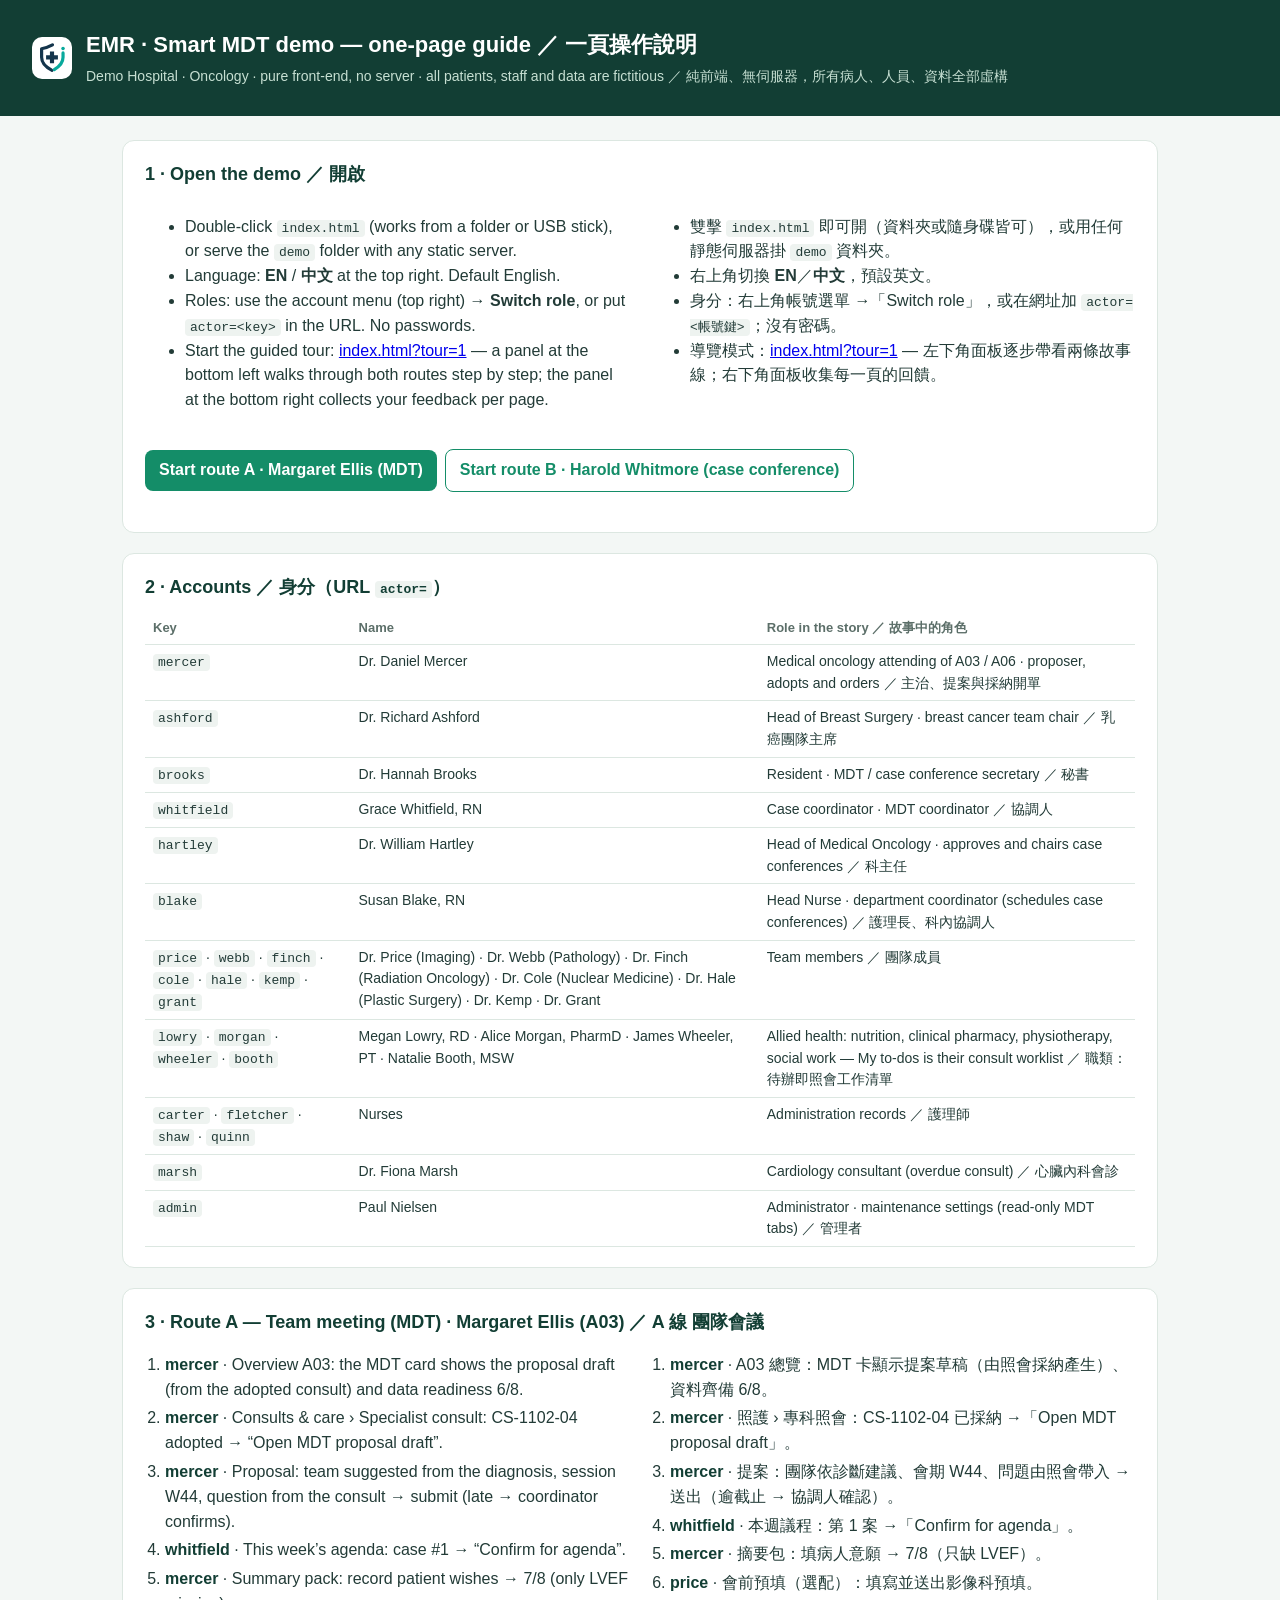
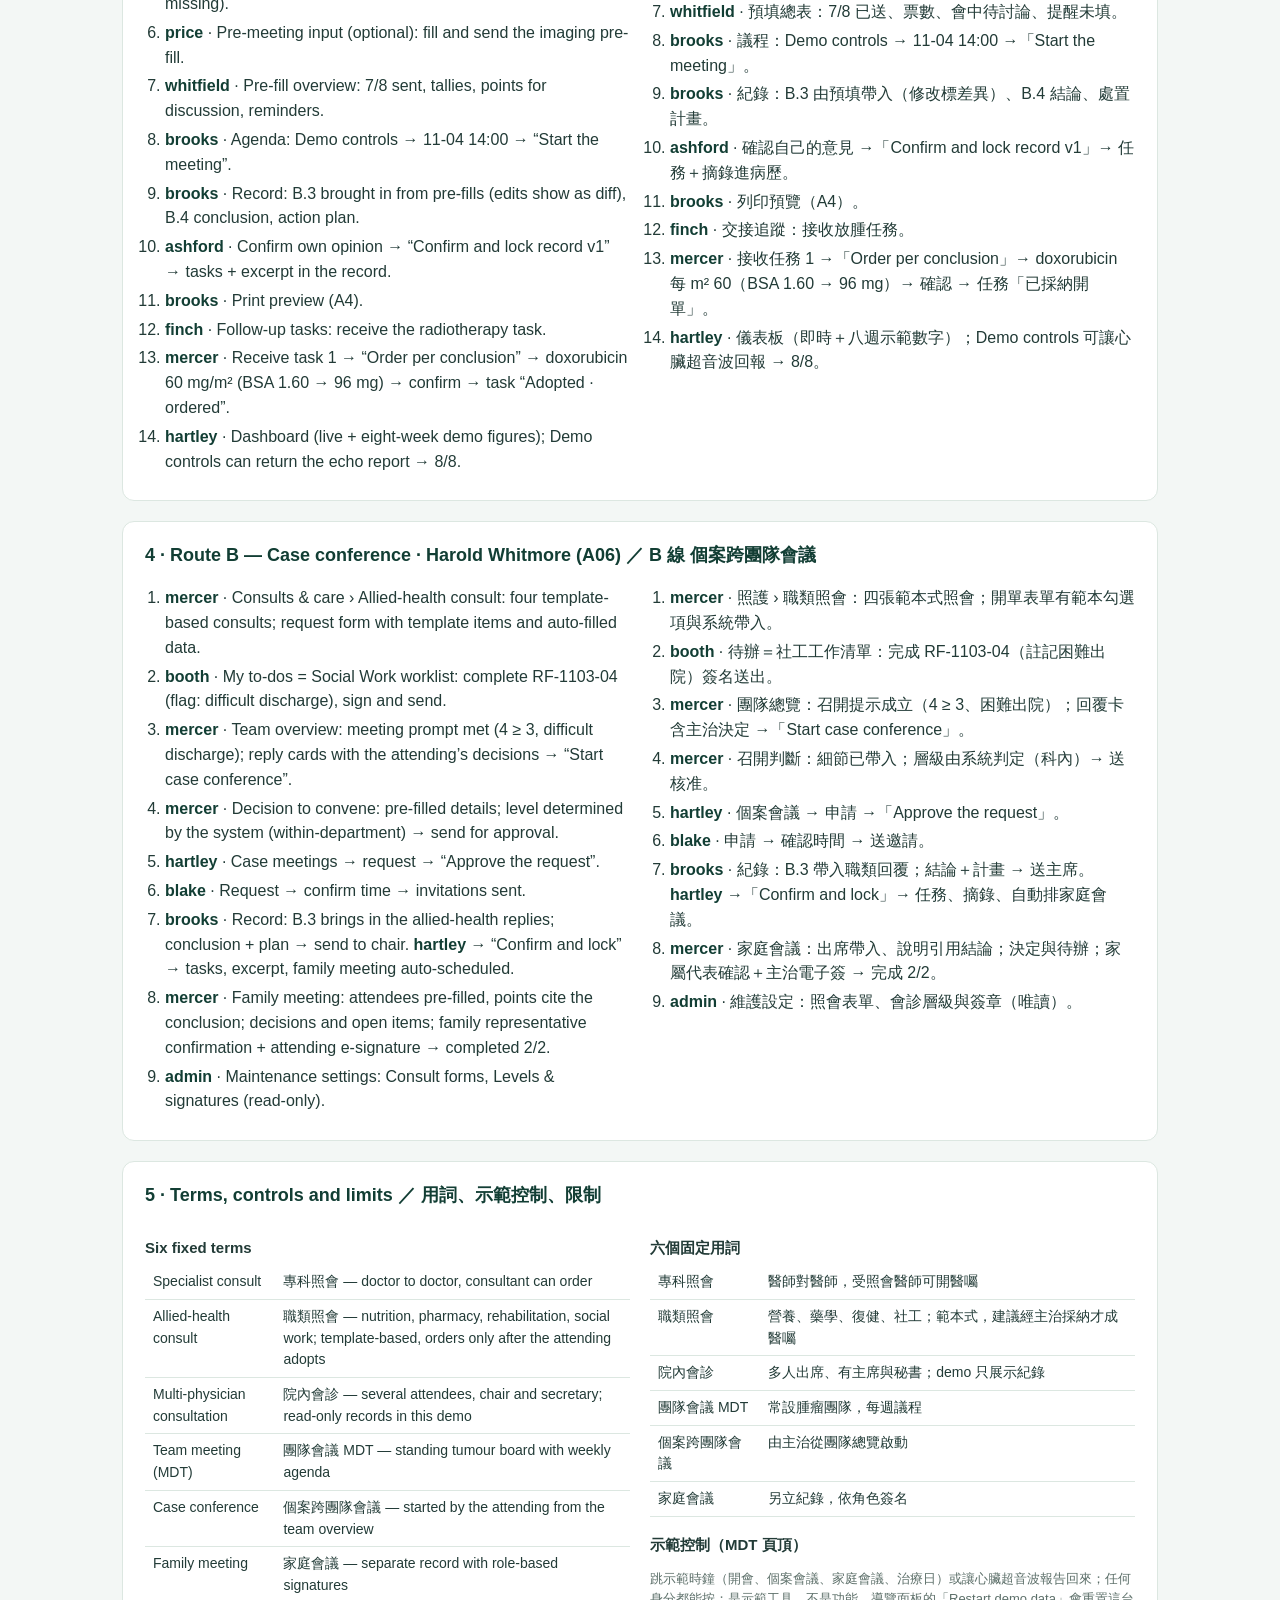
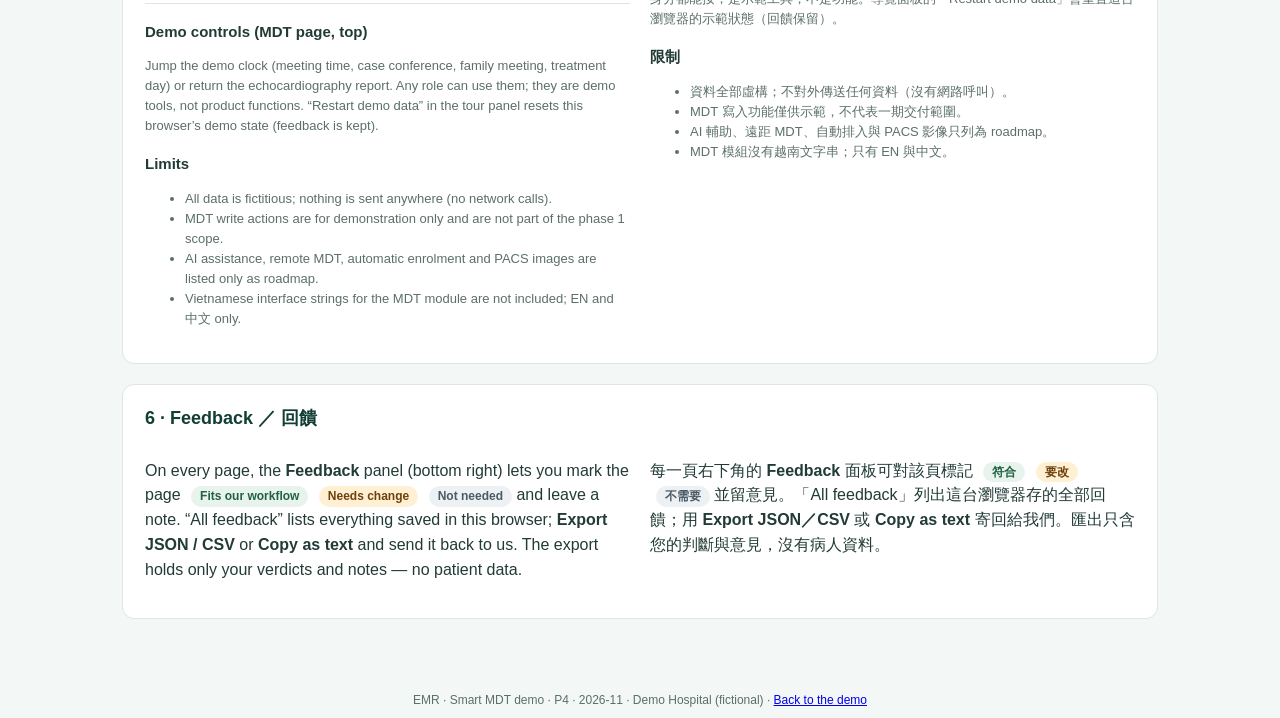
==== guide.html @ cfd9fbd7 "EMR · Smart MDT demo P4 (static, GitHub Pages)" ====
<!doctype html>
<html lang="en"><head><meta charset="utf-8"><meta name="robots" content="noindex,nofollow"><meta name="viewport" content="width=device-width,initial-scale=1">
<meta http-equiv="Content-Security-Policy" content="default-src 'self'; script-src 'none'; style-src 'self' 'unsafe-inline'; img-src 'self' data:; connect-src 'none'; object-src 'none'; base-uri 'none'; form-action 'none'">
<title>EMR · Smart MDT demo · one-page guide</title><link rel="icon" href="assets/icon.png">
<style>
:root{--brand:#148d68;--ink:#123e34;--text:#223b37;--muted:#5c6f69;--line:#dce7e1;--bg:#f3f7f5;--lime:#94c83d;--blue:#007eaa}
*{box-sizing:border-box}body{margin:0;font-family:'Segoe UI',-apple-system,BlinkMacSystemFont,'Noto Sans TC','Microsoft JhengHei',sans-serif;color:var(--text);background:var(--bg);line-height:1.55}
header.top{background:var(--ink);color:#fff;padding:28px 32px}header.top .lockup{display:flex;align-items:center;gap:14px}header.top img{width:40px;height:42px;background:#fff;border-radius:10px;padding:4px}
header.top h1{margin:0;font-size:22px}header.top p{margin:4px 0 0;color:#c6dfd2;font-size:14px}
main{max-width:1100px;margin:0 auto;padding:24px 32px 60px;display:grid;gap:20px}
section{background:#fff;border:1px solid var(--line);border-radius:12px;padding:20px 22px}h2{margin:0 0 10px;font-size:18px;color:var(--ink)}h3{margin:16px 0 6px;font-size:15px}
.two{display:grid;grid-template-columns:1fr 1fr;gap:20px}@media(max-width:900px){.two{grid-template-columns:1fr}main{padding:16px}}
table{width:100%;border-collapse:collapse;font-size:14px}th,td{text-align:left;padding:6px 8px;border-bottom:1px solid var(--line);vertical-align:top}th{color:var(--muted);font-weight:600;font-size:13px}
code,kbd{background:#eef3f0;border-radius:4px;padding:1px 5px;font-size:13px}
.pill{display:inline-block;border-radius:999px;padding:1px 9px;font-size:12px;font-weight:700;background:#e7f3ec;color:#206143;margin-left:6px}
.pill.warn{background:#fff0d4;color:#70400b}.pill.muted{background:#eef1f4;color:#4a5b66}
ol.steps{padding-left:20px;margin:6px 0}ol.steps li{margin:4px 0}ol.steps b{color:var(--ink)}
a.button{display:inline-block;background:var(--brand);color:#fff;text-decoration:none;border-radius:8px;padding:8px 14px;font-weight:600;margin:4px 8px 4px 0}a.button.secondary{background:#fff;color:var(--brand);border:1px solid var(--brand)}
.zh{color:var(--text)}.note{color:var(--muted);font-size:13px}
footer{color:var(--muted);font-size:12px;text-align:center;padding:12px}
</style></head><body>
<header class="top"><div class="lockup"><img src="assets/brand-icon.svg" alt=""><div><h1>EMR · Smart MDT demo — one-page guide ／ 一頁操作說明</h1><p>Demo Hospital · Oncology · pure front-end, no server · all patients, staff and data are fictitious ／ 純前端、無伺服器，所有病人、人員、資料全部虛構</p></div></div></header>
<main>
<section><h2>1 · Open the demo ／ 開啟</h2>
<div class="two"><div><ul><li>Double-click <code>index.html</code> (works from a folder or USB stick), or serve the <code>demo</code> folder with any static server.</li><li>Language: <b>EN</b> / <b>中文</b> at the top right. Default English.</li><li>Roles: use the account menu (top right) → <b>Switch role</b>, or put <code>actor=&lt;key&gt;</code> in the URL. No passwords.</li><li>Start the guided tour: <a href="index.html?tour=1#view=overview&p=P03&actor=mercer">index.html?tour=1</a> — a panel at the bottom left walks through both routes step by step; the panel at the bottom right collects your feedback per page.</li></ul></div>
<div class="zh"><ul><li>雙擊 <code>index.html</code> 即可開（資料夾或隨身碟皆可），或用任何靜態伺服器掛 <code>demo</code> 資料夾。</li><li>右上角切換 <b>EN</b>／<b>中文</b>，預設英文。</li><li>身分：右上角帳號選單 →「Switch role」，或在網址加 <code>actor=&lt;帳號鍵&gt;</code>；沒有密碼。</li><li>導覽模式：<a href="index.html?tour=1#view=overview&p=P03&actor=mercer">index.html?tour=1</a> — 左下角面板逐步帶看兩條故事線；右下角面板收集每一頁的回饋。</li></ul></div></div>
<p><a class="button" href="index.html?tour=1#view=overview&p=P03&actor=mercer">Start route A · Margaret Ellis (MDT)</a><a class="button secondary" href="index.html?tour=1#view=notes&careWork=team&p=P06&actor=mercer">Start route B · Harold Whitmore (case conference)</a></p></section>

<section><h2>2 · Accounts ／ 身分（URL <code>actor=</code>）</h2>
<table><thead><tr><th>Key</th><th>Name</th><th>Role in the story ／ 故事中的角色</th></tr></thead><tbody>
<tr><td><code>mercer</code></td><td>Dr. Daniel Mercer</td><td>Medical oncology attending of A03 / A06 · proposer, adopts and orders ／ 主治、提案與採納開單</td></tr>
<tr><td><code>ashford</code></td><td>Dr. Richard Ashford</td><td>Head of Breast Surgery · breast cancer team chair ／ 乳癌團隊主席</td></tr>
<tr><td><code>brooks</code></td><td>Dr. Hannah Brooks</td><td>Resident · MDT / case conference secretary ／ 秘書</td></tr>
<tr><td><code>whitfield</code></td><td>Grace Whitfield, RN</td><td>Case coordinator · MDT coordinator ／ 協調人</td></tr>
<tr><td><code>hartley</code></td><td>Dr. William Hartley</td><td>Head of Medical Oncology · approves and chairs case conferences ／ 科主任</td></tr>
<tr><td><code>blake</code></td><td>Susan Blake, RN</td><td>Head Nurse · department coordinator (schedules case conferences) ／ 護理長、科內協調人</td></tr>
<tr><td><code>price</code> · <code>webb</code> · <code>finch</code> · <code>cole</code> · <code>hale</code> · <code>kemp</code> · <code>grant</code></td><td>Dr. Price (Imaging) · Dr. Webb (Pathology) · Dr. Finch (Radiation Oncology) · Dr. Cole (Nuclear Medicine) · Dr. Hale (Plastic Surgery) · Dr. Kemp · Dr. Grant</td><td>Team members ／ 團隊成員</td></tr>
<tr><td><code>lowry</code> · <code>morgan</code> · <code>wheeler</code> · <code>booth</code></td><td>Megan Lowry, RD · Alice Morgan, PharmD · James Wheeler, PT · Natalie Booth, MSW</td><td>Allied health: nutrition, clinical pharmacy, physiotherapy, social work — My to-dos is their consult worklist ／ 職類：待辦即照會工作清單</td></tr>
<tr><td><code>carter</code> · <code>fletcher</code> · <code>shaw</code> · <code>quinn</code></td><td>Nurses</td><td>Administration records ／ 護理師</td></tr>
<tr><td><code>marsh</code></td><td>Dr. Fiona Marsh</td><td>Cardiology consultant (overdue consult) ／ 心臟內科會診</td></tr>
<tr><td><code>admin</code></td><td>Paul Nielsen</td><td>Administrator · maintenance settings (read-only MDT tabs) ／ 管理者</td></tr></tbody></table></section>

<section><h2>3 · Route A — Team meeting (MDT) · Margaret Ellis (A03) ／ A 線 團隊會議</h2>
<div class="two"><div><ol class="steps">
<li><b>mercer</b> · Overview A03: the MDT card shows the proposal draft (from the adopted consult) and data readiness 6/8.</li>
<li><b>mercer</b> · Consults &amp; care › Specialist consult: CS-1102-04 adopted → “Open MDT proposal draft”.</li>
<li><b>mercer</b> · Proposal: team suggested from the diagnosis, session W44, question from the consult → submit (late → coordinator confirms).</li>
<li><b>whitfield</b> · This week’s agenda: case #1 → “Confirm for agenda”.</li>
<li><b>mercer</b> · Summary pack: record patient wishes → 7/8 (only LVEF missing).</li>
<li><b>price</b> · Pre-meeting input (optional): fill and send the imaging pre-fill.</li>
<li><b>whitfield</b> · Pre-fill overview: 7/8 sent, tallies, points for discussion, reminders.</li>
<li><b>brooks</b> · Agenda: Demo controls → 11-04 14:00 → “Start the meeting”.</li>
<li><b>brooks</b> · Record: B.3 brought in from pre-fills (edits show as diff), B.4 conclusion, action plan.</li>
<li><b>ashford</b> · Confirm own opinion → “Confirm and lock record v1” → tasks + excerpt in the record.</li>
<li><b>brooks</b> · Print preview (A4).</li>
<li><b>finch</b> · Follow-up tasks: receive the radiotherapy task.</li>
<li><b>mercer</b> · Receive task 1 → “Order per conclusion” → doxorubicin 60 mg/m² (BSA 1.60 → 96 mg) → confirm → task “Adopted · ordered”.</li>
<li><b>hartley</b> · Dashboard (live + eight-week demo figures); Demo controls can return the echo report → 8/8.</li></ol></div>
<div class="zh"><ol class="steps">
<li><b>mercer</b> · A03 總覽：MDT 卡顯示提案草稿（由照會採納產生）、資料齊備 6/8。</li>
<li><b>mercer</b> · 照護 › 專科照會：CS-1102-04 已採納 →「Open MDT proposal draft」。</li>
<li><b>mercer</b> · 提案：團隊依診斷建議、會期 W44、問題由照會帶入 → 送出（逾截止 → 協調人確認）。</li>
<li><b>whitfield</b> · 本週議程：第 1 案 →「Confirm for agenda」。</li>
<li><b>mercer</b> · 摘要包：填病人意願 → 7/8（只缺 LVEF）。</li>
<li><b>price</b> · 會前預填（選配）：填寫並送出影像科預填。</li>
<li><b>whitfield</b> · 預填總表：7/8 已送、票數、會中待討論、提醒未填。</li>
<li><b>brooks</b> · 議程：Demo controls → 11-04 14:00 →「Start the meeting」。</li>
<li><b>brooks</b> · 紀錄：B.3 由預填帶入（修改標差異）、B.4 結論、處置計畫。</li>
<li><b>ashford</b> · 確認自己的意見 →「Confirm and lock record v1」→ 任務＋摘錄進病歷。</li>
<li><b>brooks</b> · 列印預覽（A4）。</li>
<li><b>finch</b> · 交接追蹤：接收放腫任務。</li>
<li><b>mercer</b> · 接收任務 1 →「Order per conclusion」→ doxorubicin 每 m² 60（BSA 1.60 → 96 mg）→ 確認 → 任務「已採納開單」。</li>
<li><b>hartley</b> · 儀表板（即時＋八週示範數字）；Demo controls 可讓心臟超音波回報 → 8/8。</li></ol></div></div></section>

<section><h2>4 · Route B — Case conference · Harold Whitmore (A06) ／ B 線 個案跨團隊會議</h2>
<div class="two"><div><ol class="steps">
<li><b>mercer</b> · Consults &amp; care › Allied-health consult: four template-based consults; request form with template items and auto-filled data.</li>
<li><b>booth</b> · My to-dos = Social Work worklist: complete RF-1103-04 (flag: difficult discharge), sign and send.</li>
<li><b>mercer</b> · Team overview: meeting prompt met (4 ≥ 3, difficult discharge); reply cards with the attending’s decisions → “Start case conference”.</li>
<li><b>mercer</b> · Decision to convene: pre-filled details; level determined by the system (within-department) → send for approval.</li>
<li><b>hartley</b> · Case meetings → request → “Approve the request”.</li>
<li><b>blake</b> · Request → confirm time → invitations sent.</li>
<li><b>brooks</b> · Record: B.3 brings in the allied-health replies; conclusion + plan → send to chair. <b>hartley</b> → “Confirm and lock” → tasks, excerpt, family meeting auto-scheduled.</li>
<li><b>mercer</b> · Family meeting: attendees pre-filled, points cite the conclusion; decisions and open items; family representative confirmation + attending e-signature → completed 2/2.</li>
<li><b>admin</b> · Maintenance settings: Consult forms, Levels &amp; signatures (read-only).</li></ol></div>
<div class="zh"><ol class="steps">
<li><b>mercer</b> · 照護 › 職類照會：四張範本式照會；開單表單有範本勾選項與系統帶入。</li>
<li><b>booth</b> · 待辦＝社工工作清單：完成 RF-1103-04（註記困難出院）簽名送出。</li>
<li><b>mercer</b> · 團隊總覽：召開提示成立（4 ≥ 3、困難出院）；回覆卡含主治決定 →「Start case conference」。</li>
<li><b>mercer</b> · 召開判斷：細節已帶入；層級由系統判定（科內）→ 送核准。</li>
<li><b>hartley</b> · 個案會議 → 申請 →「Approve the request」。</li>
<li><b>blake</b> · 申請 → 確認時間 → 送邀請。</li>
<li><b>brooks</b> · 紀錄：B.3 帶入職類回覆；結論＋計畫 → 送主席。<b>hartley</b> →「Confirm and lock」→ 任務、摘錄、自動排家庭會議。</li>
<li><b>mercer</b> · 家庭會議：出席帶入、說明引用結論；決定與待辦；家屬代表確認＋主治電子簽 → 完成 2/2。</li>
<li><b>admin</b> · 維護設定：照會表單、會診層級與簽章（唯讀）。</li></ol></div></div></section>

<section><h2>5 · Terms, controls and limits ／ 用詞、示範控制、限制</h2>
<div class="two"><div>
<h3>Six fixed terms</h3><table><tbody><tr><td>Specialist consult</td><td>專科照會 — doctor to doctor, consultant can order</td></tr><tr><td>Allied-health consult</td><td>職類照會 — nutrition, pharmacy, rehabilitation, social work; template-based, orders only after the attending adopts</td></tr><tr><td>Multi-physician consultation</td><td>院內會診 — several attendees, chair and secretary; read-only records in this demo</td></tr><tr><td>Team meeting (MDT)</td><td>團隊會議 MDT — standing tumour board with weekly agenda</td></tr><tr><td>Case conference</td><td>個案跨團隊會議 — started by the attending from the team overview</td></tr><tr><td>Family meeting</td><td>家庭會議 — separate record with role-based signatures</td></tr></tbody></table>
<h3>Demo controls (MDT page, top)</h3><p class="note">Jump the demo clock (meeting time, case conference, family meeting, treatment day) or return the echocardiography report. Any role can use them; they are demo tools, not product functions. “Restart demo data” in the tour panel resets this browser’s demo state (feedback is kept).</p>
<h3>Limits</h3><ul class="note"><li>All data is fictitious; nothing is sent anywhere (no network calls).</li><li>MDT write actions are for demonstration only and are not part of the phase 1 scope.</li><li>AI assistance, remote MDT, automatic enrolment and PACS images are listed only as roadmap.</li><li>Vietnamese interface strings for the MDT module are not included; EN and 中文 only.</li></ul></div>
<div class="zh">
<h3>六個固定用詞</h3><table><tbody><tr><td>專科照會</td><td>醫師對醫師，受照會醫師可開醫囑</td></tr><tr><td>職類照會</td><td>營養、藥學、復健、社工；範本式，建議經主治採納才成醫囑</td></tr><tr><td>院內會診</td><td>多人出席、有主席與秘書；demo 只展示紀錄</td></tr><tr><td>團隊會議 MDT</td><td>常設腫瘤團隊，每週議程</td></tr><tr><td>個案跨團隊會議</td><td>由主治從團隊總覽啟動</td></tr><tr><td>家庭會議</td><td>另立紀錄，依角色簽名</td></tr></tbody></table>
<h3>示範控制（MDT 頁頂）</h3><p class="note">跳示範時鐘（開會、個案會議、家庭會議、治療日）或讓心臟超音波報告回來；任何身分都能按；是示範工具，不是功能。導覽面板的「Restart demo data」會重置這台瀏覽器的示範狀態（回饋保留）。</p>
<h3>限制</h3><ul class="note"><li>資料全部虛構；不對外傳送任何資料（沒有網路呼叫）。</li><li>MDT 寫入功能僅供示範，不代表一期交付範圍。</li><li>AI 輔助、遠距 MDT、自動排入與 PACS 影像只列為 roadmap。</li><li>MDT 模組沒有越南文字串；只有 EN 與中文。</li></ul></div></div></section>

<section><h2>6 · Feedback ／ 回饋</h2>
<div class="two"><div><p>On every page, the <b>Feedback</b> panel (bottom right) lets you mark the page <span class="pill">Fits our workflow</span> <span class="pill warn">Needs change</span> <span class="pill muted">Not needed</span> and leave a note. “All feedback” lists everything saved in this browser; <b>Export JSON / CSV</b> or <b>Copy as text</b> and send it back to us. The export holds only your verdicts and notes — no patient data.</p></div>
<div class="zh"><p>每一頁右下角的 <b>Feedback</b> 面板可對該頁標記 <span class="pill">符合</span> <span class="pill warn">要改</span> <span class="pill muted">不需要</span> 並留意見。「All feedback」列出這台瀏覽器存的全部回饋；用 <b>Export JSON／CSV</b> 或 <b>Copy as text</b> 寄回給我們。匯出只含您的判斷與意見，沒有病人資料。</p></div></div></section>
</main>
<footer>EMR · Smart MDT demo · P4 · 2026-11 · Demo Hospital (fictional) · <a href="index.html">Back to the demo</a></footer>
</body></html>
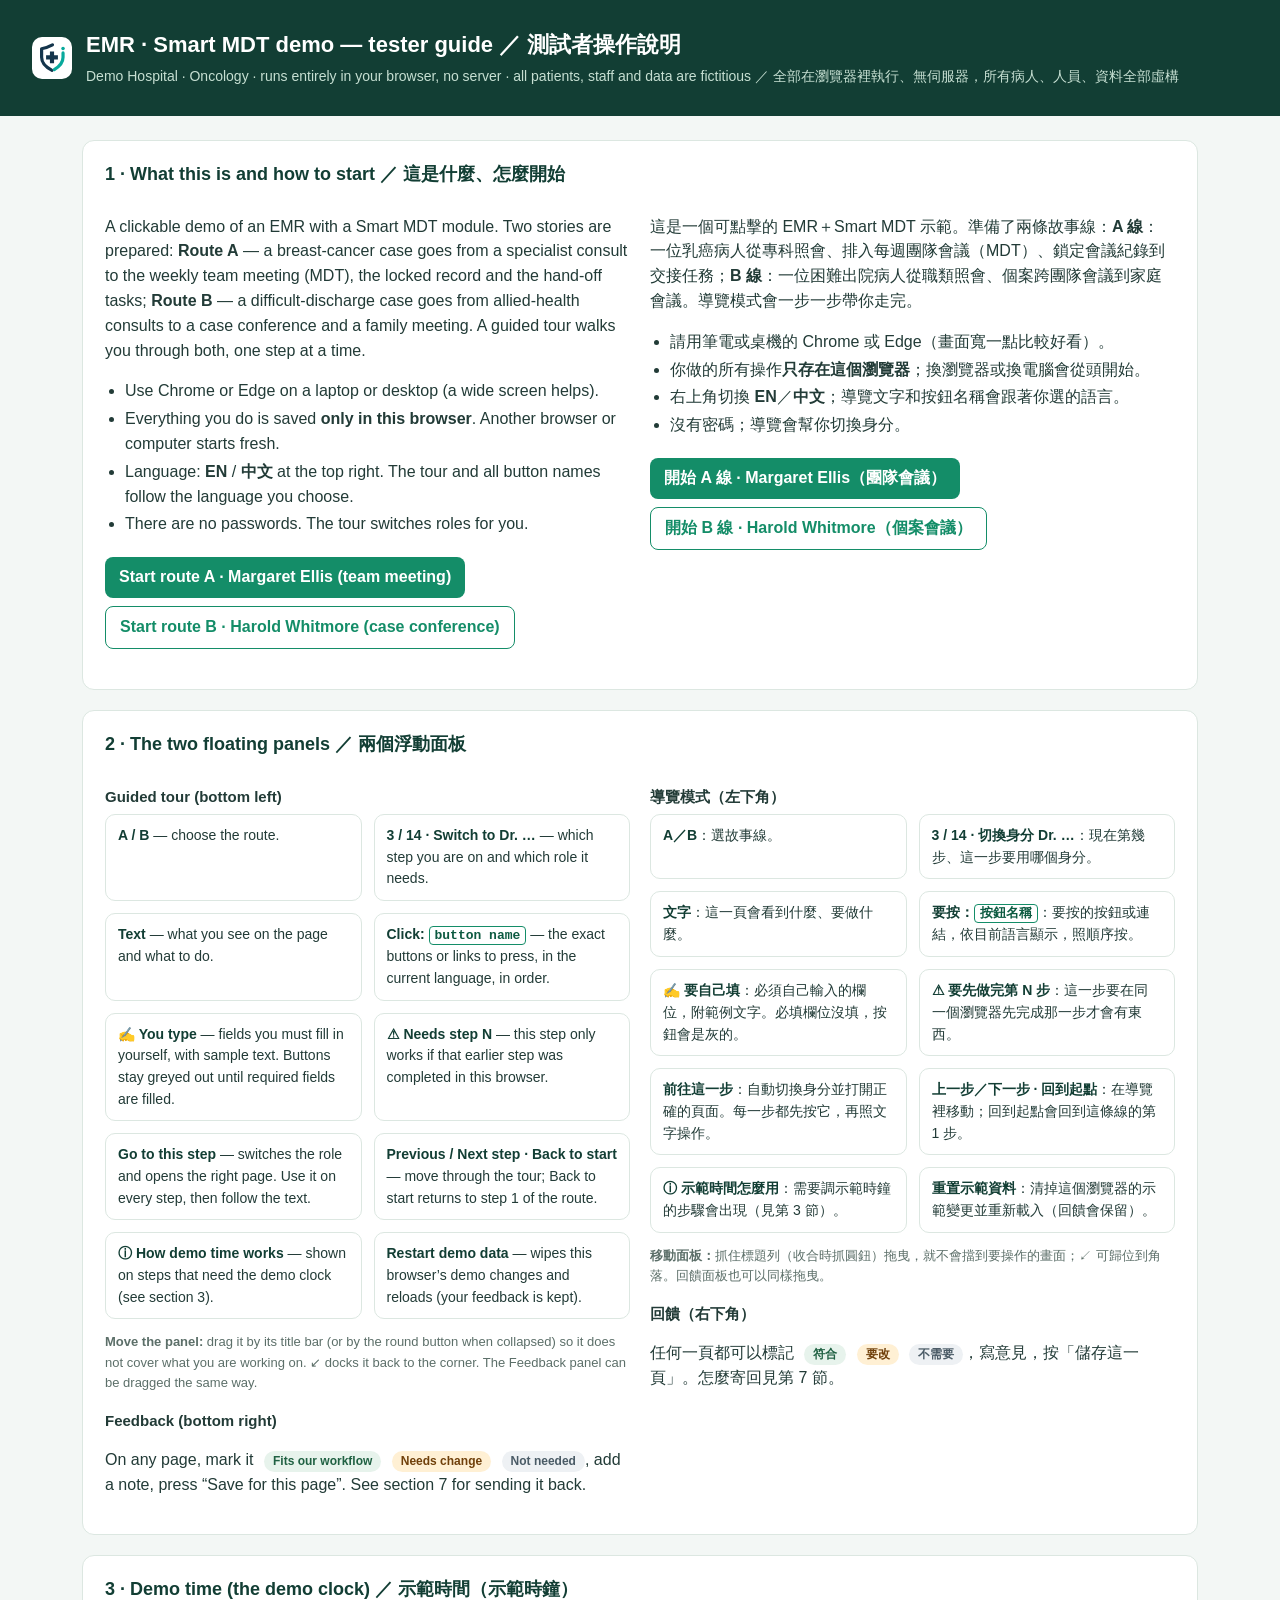
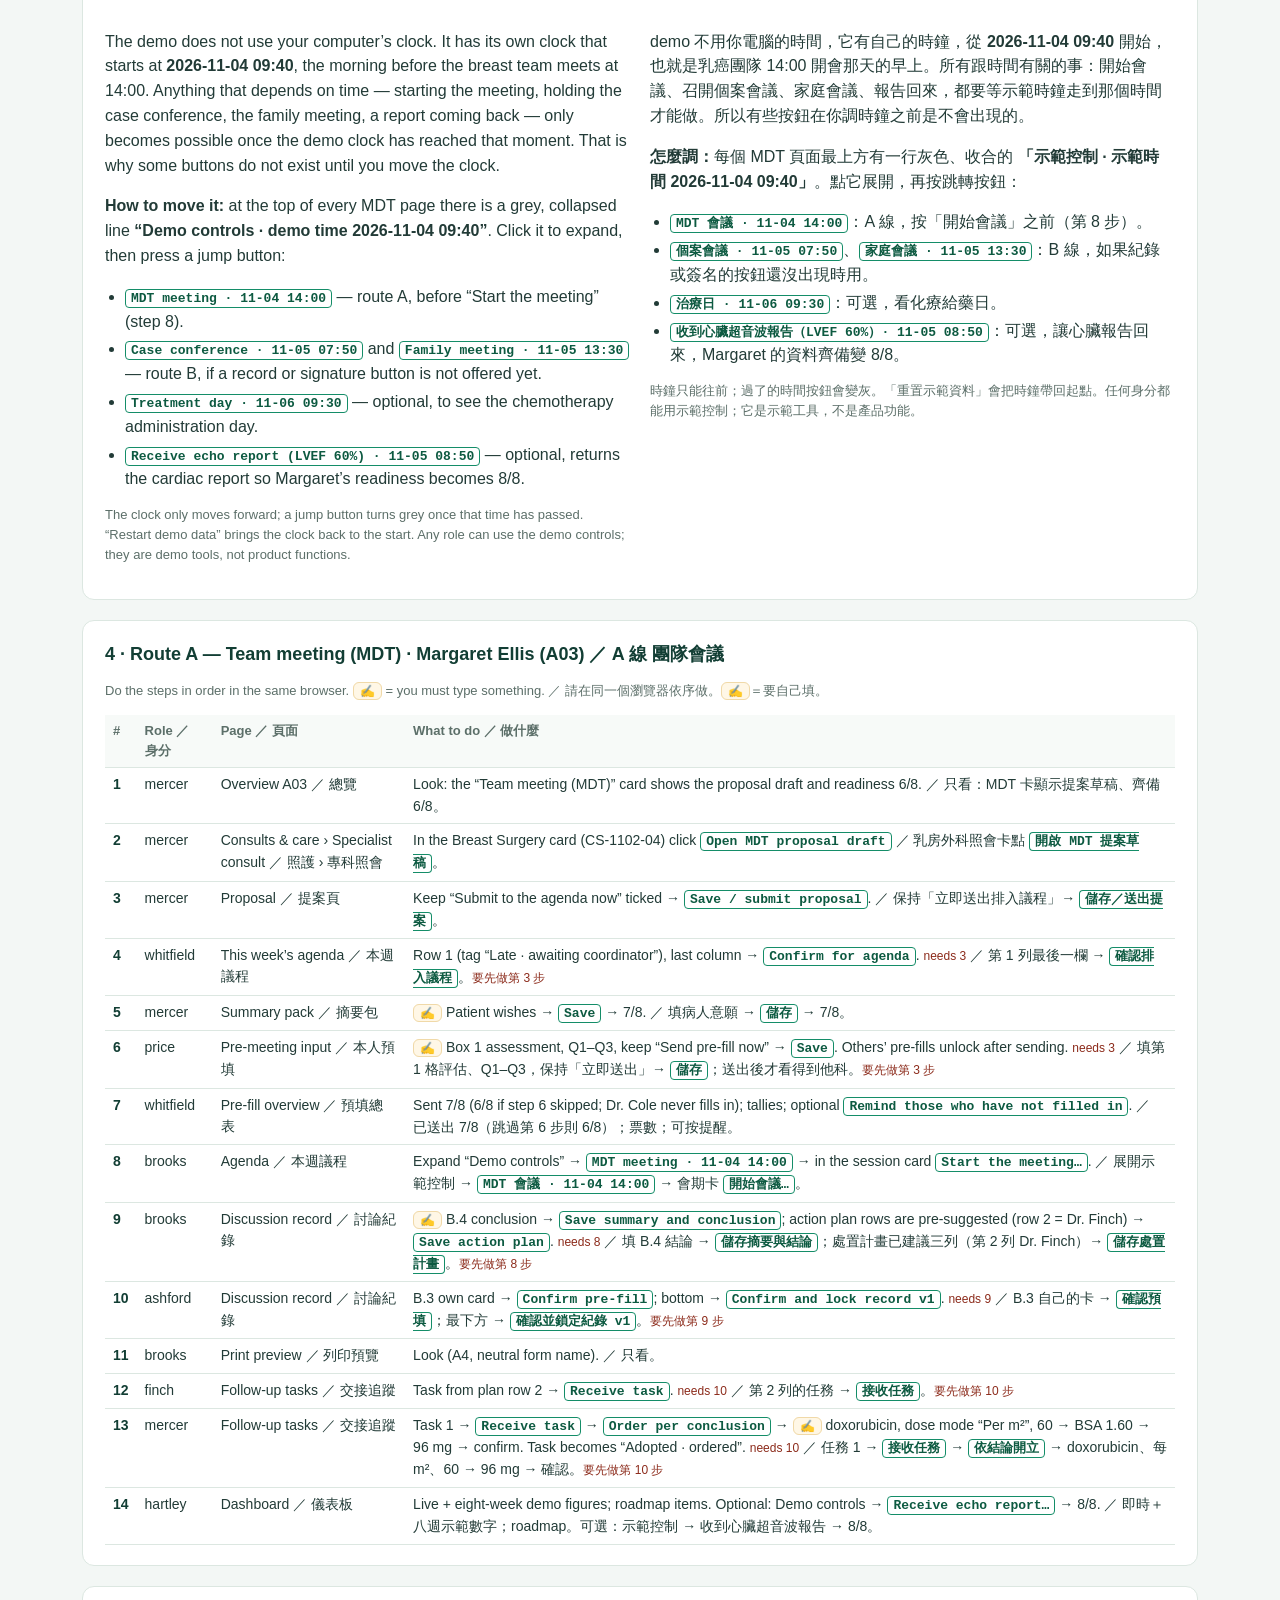
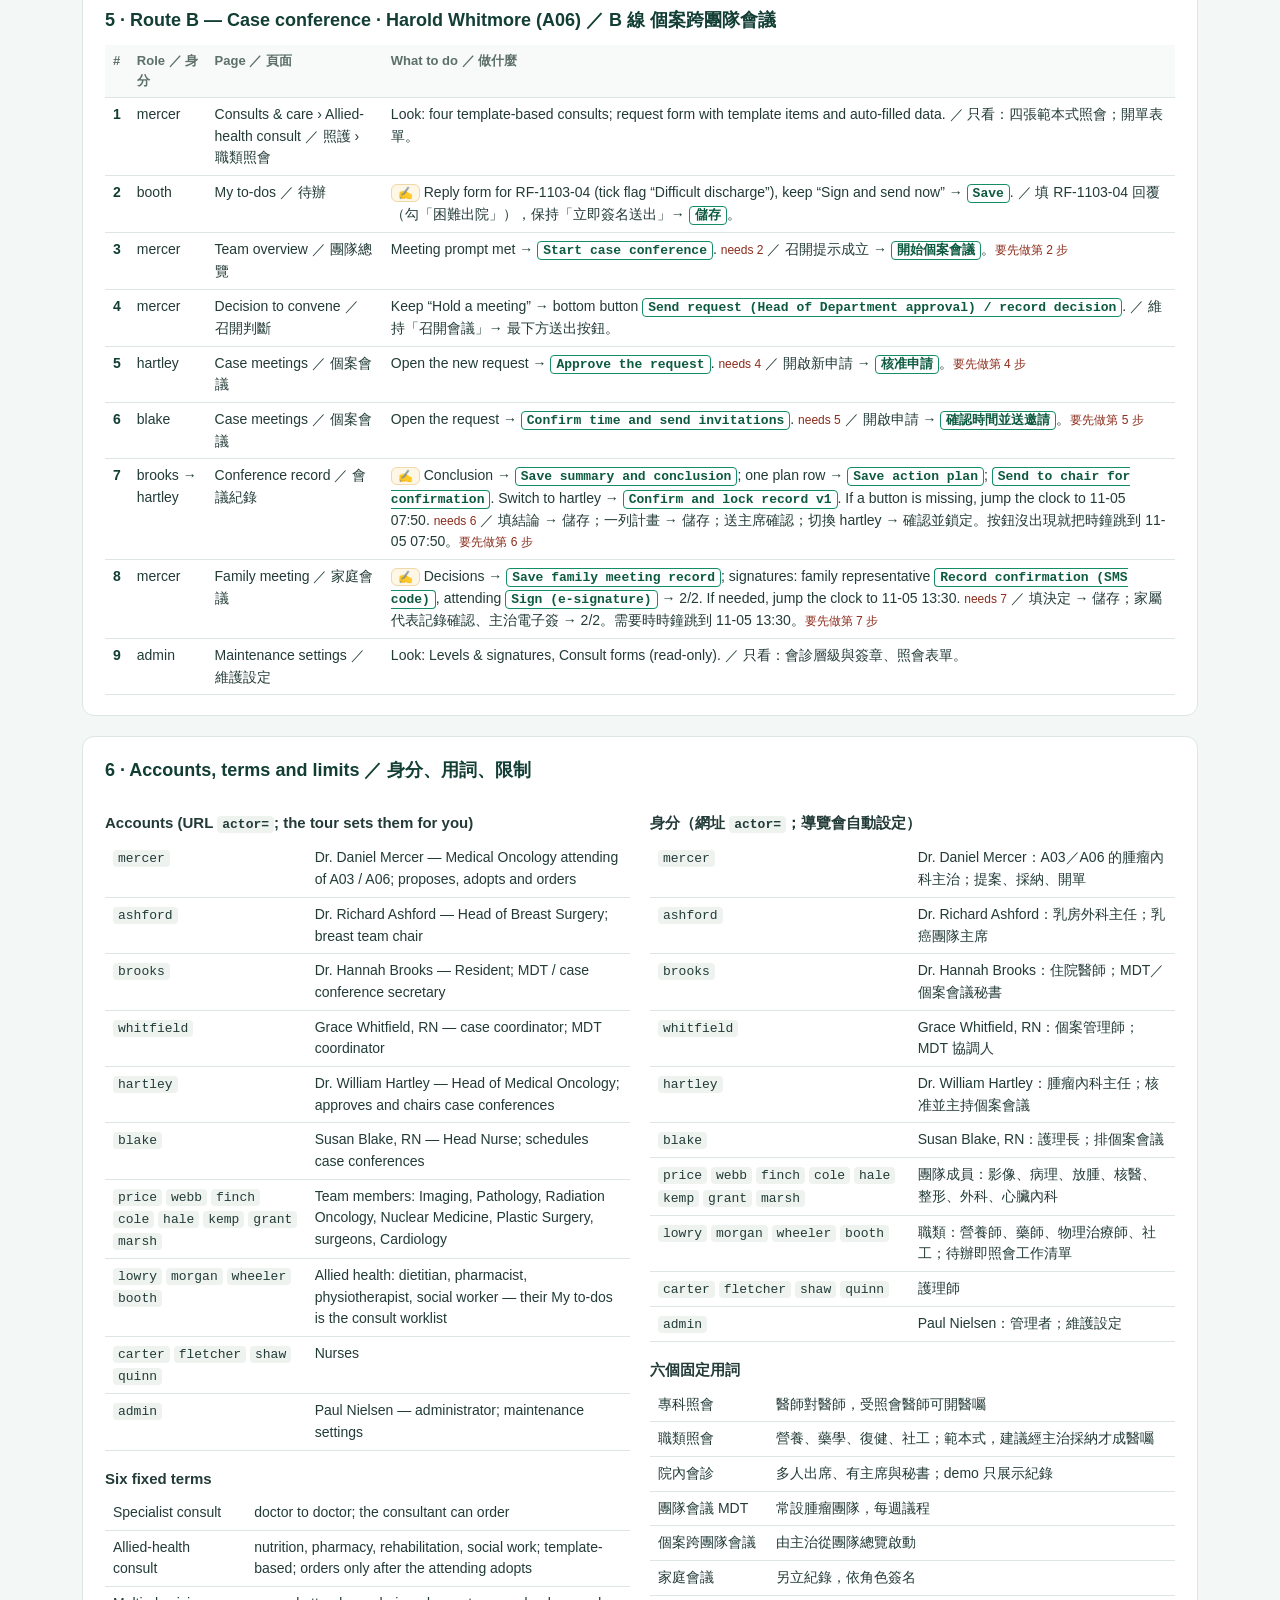
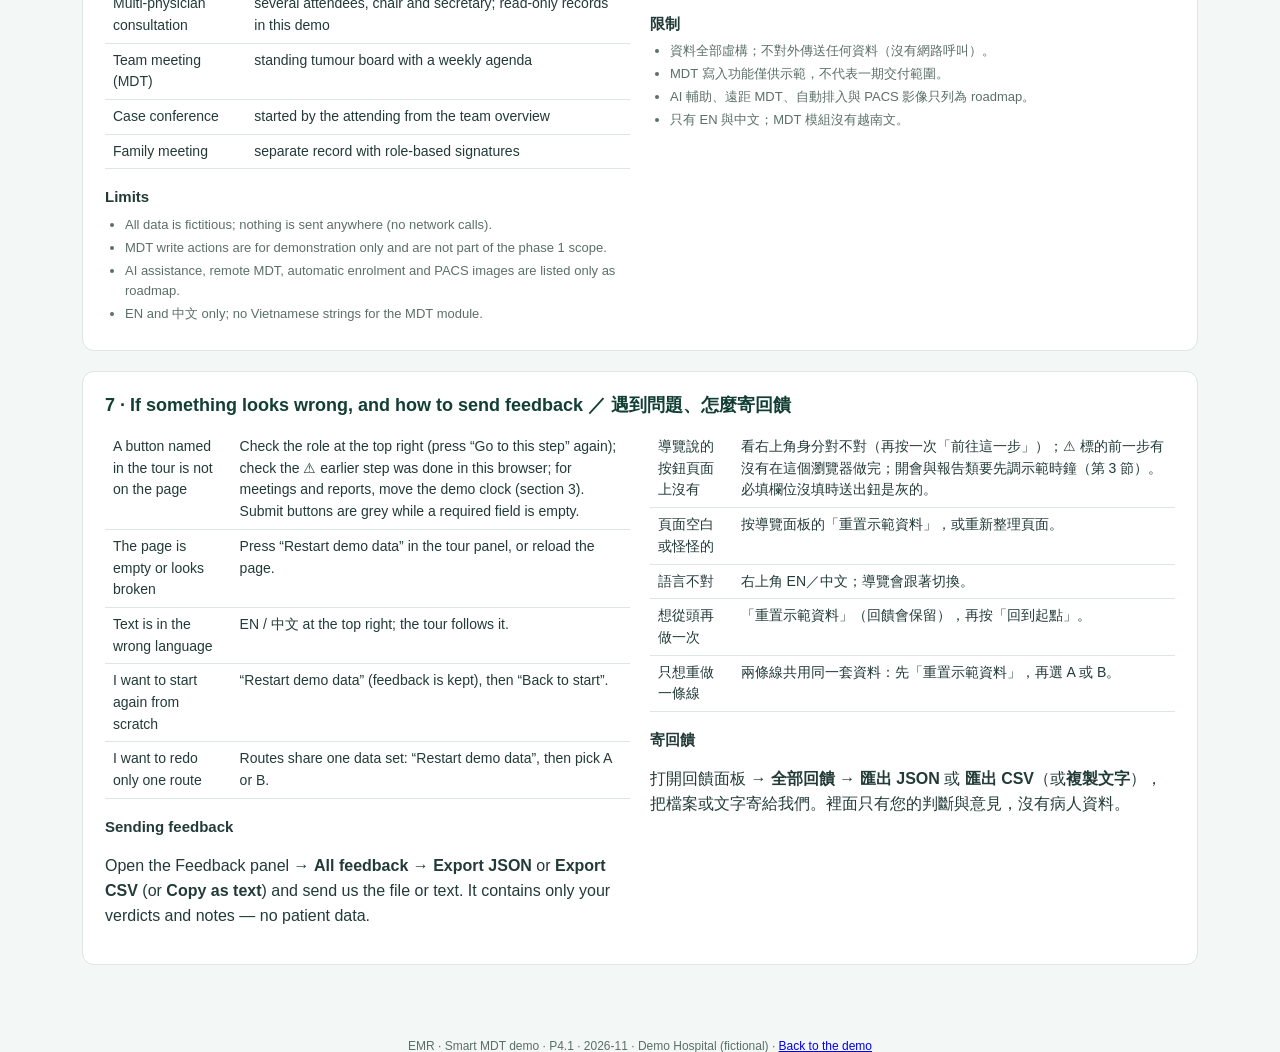
==== commit ebf76b27: "P4.1: draggable tour, back to start, localized button names, typed-input and prerequisite hints, dem" ====
--- a/guide.html
+++ b/guide.html
@@ -1,112 +1,173 @@
 <!doctype html>
 <html lang="en"><head><meta charset="utf-8"><meta name="robots" content="noindex,nofollow"><meta name="viewport" content="width=device-width,initial-scale=1">
 <meta http-equiv="Content-Security-Policy" content="default-src 'self'; script-src 'none'; style-src 'self' 'unsafe-inline'; img-src 'self' data:; connect-src 'none'; object-src 'none'; base-uri 'none'; form-action 'none'">
-<title>EMR · Smart MDT demo · one-page guide</title><link rel="icon" href="assets/icon.png">
+<title>EMR · Smart MDT demo · tester guide</title><link rel="icon" href="assets/icon.png">
 <style>
 :root{--brand:#148d68;--ink:#123e34;--text:#223b37;--muted:#5c6f69;--line:#dce7e1;--bg:#f3f7f5;--lime:#94c83d;--blue:#007eaa}
 *{box-sizing:border-box}body{margin:0;font-family:'Segoe UI',-apple-system,BlinkMacSystemFont,'Noto Sans TC','Microsoft JhengHei',sans-serif;color:var(--text);background:var(--bg);line-height:1.55}
 header.top{background:var(--ink);color:#fff;padding:28px 32px}header.top .lockup{display:flex;align-items:center;gap:14px}header.top img{width:40px;height:42px;background:#fff;border-radius:10px;padding:4px}
 header.top h1{margin:0;font-size:22px}header.top p{margin:4px 0 0;color:#c6dfd2;font-size:14px}
-main{max-width:1100px;margin:0 auto;padding:24px 32px 60px;display:grid;gap:20px}
+main{max-width:1180px;margin:0 auto;padding:24px 32px 60px;display:grid;gap:20px}
 section{background:#fff;border:1px solid var(--line);border-radius:12px;padding:20px 22px}h2{margin:0 0 10px;font-size:18px;color:var(--ink)}h3{margin:16px 0 6px;font-size:15px}
 .two{display:grid;grid-template-columns:1fr 1fr;gap:20px}@media(max-width:900px){.two{grid-template-columns:1fr}main{padding:16px}}
-table{width:100%;border-collapse:collapse;font-size:14px}th,td{text-align:left;padding:6px 8px;border-bottom:1px solid var(--line);vertical-align:top}th{color:var(--muted);font-weight:600;font-size:13px}
-code,kbd{background:#eef3f0;border-radius:4px;padding:1px 5px;font-size:13px}
+table{width:100%;border-collapse:collapse;font-size:14px}th,td{text-align:left;padding:6px 8px;border-bottom:1px solid var(--line);vertical-align:top}th{color:var(--muted);font-weight:600;font-size:13px;background:#f7faf8}
+code,kbd{background:#eef3f0;border-radius:4px;padding:1px 5px;font-size:13px}kbd{border:1px solid var(--brand);color:#0d5a41;background:#fff;font-weight:600}
 .pill{display:inline-block;border-radius:999px;padding:1px 9px;font-size:12px;font-weight:700;background:#e7f3ec;color:#206143;margin-left:6px}
 .pill.warn{background:#fff0d4;color:#70400b}.pill.muted{background:#eef1f4;color:#4a5b66}
-ol.steps{padding-left:20px;margin:6px 0}ol.steps li{margin:4px 0}ol.steps b{color:var(--ink)}
+ol.steps{padding-left:20px;margin:6px 0}ol.steps li{margin:4px 0}ol.steps b{color:var(--ink)}ul{margin:6px 0;padding-left:20px}li{margin:3px 0}
 a.button{display:inline-block;background:var(--brand);color:#fff;text-decoration:none;border-radius:8px;padding:8px 14px;font-weight:600;margin:4px 8px 4px 0}a.button.secondary{background:#fff;color:var(--brand);border:1px solid var(--brand)}
 .zh{color:var(--text)}.note{color:var(--muted);font-size:13px}
+.type{background:#fff7e6;border:1px solid #f0d9a8;border-radius:6px;padding:1px 6px;font-size:12px;color:#5a4208}
+.needs{color:#8c2b1b;font-size:12px}
+.panel{display:grid;grid-template-columns:1fr 1fr;gap:12px}.panel div{border:1px solid var(--line);border-radius:10px;padding:10px 12px;font-size:14px}.panel b{color:var(--ink)}
+.steps-table td:first-child{white-space:nowrap;font-weight:700;color:var(--ink)}
 footer{color:var(--muted);font-size:12px;text-align:center;padding:12px}
 </style></head><body>
-<header class="top"><div class="lockup"><img src="assets/brand-icon.svg" alt=""><div><h1>EMR · Smart MDT demo — one-page guide ／ 一頁操作說明</h1><p>Demo Hospital · Oncology · pure front-end, no server · all patients, staff and data are fictitious ／ 純前端、無伺服器，所有病人、人員、資料全部虛構</p></div></div></header>
+<header class="top"><div class="lockup"><img src="assets/brand-icon.svg" alt=""><div><h1>EMR · Smart MDT demo — tester guide ／ 測試者操作說明</h1><p>Demo Hospital · Oncology · runs entirely in your browser, no server · all patients, staff and data are fictitious ／ 全部在瀏覽器裡執行、無伺服器，所有病人、人員、資料全部虛構</p></div></div></header>
 <main>
-<section><h2>1 · Open the demo ／ 開啟</h2>
-<div class="two"><div><ul><li>Double-click <code>index.html</code> (works from a folder or USB stick), or serve the <code>demo</code> folder with any static server.</li><li>Language: <b>EN</b> / <b>中文</b> at the top right. Default English.</li><li>Roles: use the account menu (top right) → <b>Switch role</b>, or put <code>actor=&lt;key&gt;</code> in the URL. No passwords.</li><li>Start the guided tour: <a href="index.html?tour=1#view=overview&p=P03&actor=mercer">index.html?tour=1</a> — a panel at the bottom left walks through both routes step by step; the panel at the bottom right collects your feedback per page.</li></ul></div>
-<div class="zh"><ul><li>雙擊 <code>index.html</code> 即可開（資料夾或隨身碟皆可），或用任何靜態伺服器掛 <code>demo</code> 資料夾。</li><li>右上角切換 <b>EN</b>／<b>中文</b>，預設英文。</li><li>身分：右上角帳號選單 →「Switch role」，或在網址加 <code>actor=&lt;帳號鍵&gt;</code>；沒有密碼。</li><li>導覽模式：<a href="index.html?tour=1#view=overview&p=P03&actor=mercer">index.html?tour=1</a> — 左下角面板逐步帶看兩條故事線；右下角面板收集每一頁的回饋。</li></ul></div></div>
-<p><a class="button" href="index.html?tour=1#view=overview&p=P03&actor=mercer">Start route A · Margaret Ellis (MDT)</a><a class="button secondary" href="index.html?tour=1#view=notes&careWork=team&p=P06&actor=mercer">Start route B · Harold Whitmore (case conference)</a></p></section>
 
-<section><h2>2 · Accounts ／ 身分（URL <code>actor=</code>）</h2>
-<table><thead><tr><th>Key</th><th>Name</th><th>Role in the story ／ 故事中的角色</th></tr></thead><tbody>
-<tr><td><code>mercer</code></td><td>Dr. Daniel Mercer</td><td>Medical oncology attending of A03 / A06 · proposer, adopts and orders ／ 主治、提案與採納開單</td></tr>
-<tr><td><code>ashford</code></td><td>Dr. Richard Ashford</td><td>Head of Breast Surgery · breast cancer team chair ／ 乳癌團隊主席</td></tr>
-<tr><td><code>brooks</code></td><td>Dr. Hannah Brooks</td><td>Resident · MDT / case conference secretary ／ 秘書</td></tr>
-<tr><td><code>whitfield</code></td><td>Grace Whitfield, RN</td><td>Case coordinator · MDT coordinator ／ 協調人</td></tr>
-<tr><td><code>hartley</code></td><td>Dr. William Hartley</td><td>Head of Medical Oncology · approves and chairs case conferences ／ 科主任</td></tr>
-<tr><td><code>blake</code></td><td>Susan Blake, RN</td><td>Head Nurse · department coordinator (schedules case conferences) ／ 護理長、科內協調人</td></tr>
-<tr><td><code>price</code> · <code>webb</code> · <code>finch</code> · <code>cole</code> · <code>hale</code> · <code>kemp</code> · <code>grant</code></td><td>Dr. Price (Imaging) · Dr. Webb (Pathology) · Dr. Finch (Radiation Oncology) · Dr. Cole (Nuclear Medicine) · Dr. Hale (Plastic Surgery) · Dr. Kemp · Dr. Grant</td><td>Team members ／ 團隊成員</td></tr>
-<tr><td><code>lowry</code> · <code>morgan</code> · <code>wheeler</code> · <code>booth</code></td><td>Megan Lowry, RD · Alice Morgan, PharmD · James Wheeler, PT · Natalie Booth, MSW</td><td>Allied health: nutrition, clinical pharmacy, physiotherapy, social work — My to-dos is their consult worklist ／ 職類：待辦即照會工作清單</td></tr>
-<tr><td><code>carter</code> · <code>fletcher</code> · <code>shaw</code> · <code>quinn</code></td><td>Nurses</td><td>Administration records ／ 護理師</td></tr>
-<tr><td><code>marsh</code></td><td>Dr. Fiona Marsh</td><td>Cardiology consultant (overdue consult) ／ 心臟內科會診</td></tr>
-<tr><td><code>admin</code></td><td>Paul Nielsen</td><td>Administrator · maintenance settings (read-only MDT tabs) ／ 管理者</td></tr></tbody></table></section>
+<section><h2>1 · What this is and how to start ／ 這是什麼、怎麼開始</h2>
+<div class="two"><div>
+<p>A clickable demo of an EMR with a Smart MDT module. Two stories are prepared: <b>Route A</b> — a breast-cancer case goes from a specialist consult to the weekly team meeting (MDT), the locked record and the hand-off tasks; <b>Route B</b> — a difficult-discharge case goes from allied-health consults to a case conference and a family meeting. A guided tour walks you through both, one step at a time.</p>
+<ul><li>Use Chrome or Edge on a laptop or desktop (a wide screen helps).</li><li>Everything you do is saved <b>only in this browser</b>. Another browser or computer starts fresh.</li><li>Language: <b>EN</b> / <b>中文</b> at the top right. The tour and all button names follow the language you choose.</li><li>There are no passwords. The tour switches roles for you.</li></ul>
+<p><a class="button" href="index.html?tour=1#view=overview&p=P03&encounter=ENC-P03&actor=mercer">Start route A · Margaret Ellis (team meeting)</a><a class="button secondary" href="index.html?tour=1#view=notes&careWork=allied&p=P06&encounter=ENC-P06&actor=mercer">Start route B · Harold Whitmore (case conference)</a></p>
+</div><div class="zh">
+<p>這是一個可點擊的 EMR＋Smart MDT 示範。準備了兩條故事線：<b>A 線</b>：一位乳癌病人從專科照會、排入每週團隊會議（MDT）、鎖定會議紀錄到交接任務；<b>B 線</b>：一位困難出院病人從職類照會、個案跨團隊會議到家庭會議。導覽模式會一步一步帶你走完。</p>
+<ul><li>請用筆電或桌機的 Chrome 或 Edge（畫面寬一點比較好看）。</li><li>你做的所有操作<b>只存在這個瀏覽器</b>；換瀏覽器或換電腦會從頭開始。</li><li>右上角切換 <b>EN</b>／<b>中文</b>；導覽文字和按鈕名稱會跟著你選的語言。</li><li>沒有密碼；導覽會幫你切換身分。</li></ul>
+<p><a class="button" href="index.html?tour=1#view=overview&p=P03&encounter=ENC-P03&actor=mercer">開始 A 線 · Margaret Ellis（團隊會議）</a><a class="button secondary" href="index.html?tour=1#view=notes&careWork=allied&p=P06&encounter=ENC-P06&actor=mercer">開始 B 線 · Harold Whitmore（個案會議）</a></p>
+</div></div></section>
 
-<section><h2>3 · Route A — Team meeting (MDT) · Margaret Ellis (A03) ／ A 線 團隊會議</h2>
-<div class="two"><div><ol class="steps">
-<li><b>mercer</b> · Overview A03: the MDT card shows the proposal draft (from the adopted consult) and data readiness 6/8.</li>
-<li><b>mercer</b> · Consults &amp; care › Specialist consult: CS-1102-04 adopted → “Open MDT proposal draft”.</li>
-<li><b>mercer</b> · Proposal: team suggested from the diagnosis, session W44, question from the consult → submit (late → coordinator confirms).</li>
-<li><b>whitfield</b> · This week’s agenda: case #1 → “Confirm for agenda”.</li>
-<li><b>mercer</b> · Summary pack: record patient wishes → 7/8 (only LVEF missing).</li>
-<li><b>price</b> · Pre-meeting input (optional): fill and send the imaging pre-fill.</li>
-<li><b>whitfield</b> · Pre-fill overview: 7/8 sent, tallies, points for discussion, reminders.</li>
-<li><b>brooks</b> · Agenda: Demo controls → 11-04 14:00 → “Start the meeting”.</li>
-<li><b>brooks</b> · Record: B.3 brought in from pre-fills (edits show as diff), B.4 conclusion, action plan.</li>
-<li><b>ashford</b> · Confirm own opinion → “Confirm and lock record v1” → tasks + excerpt in the record.</li>
-<li><b>brooks</b> · Print preview (A4).</li>
-<li><b>finch</b> · Follow-up tasks: receive the radiotherapy task.</li>
-<li><b>mercer</b> · Receive task 1 → “Order per conclusion” → doxorubicin 60 mg/m² (BSA 1.60 → 96 mg) → confirm → task “Adopted · ordered”.</li>
-<li><b>hartley</b> · Dashboard (live + eight-week demo figures); Demo controls can return the echo report → 8/8.</li></ol></div>
-<div class="zh"><ol class="steps">
-<li><b>mercer</b> · A03 總覽：MDT 卡顯示提案草稿（由照會採納產生）、資料齊備 6/8。</li>
-<li><b>mercer</b> · 照護 › 專科照會：CS-1102-04 已採納 →「Open MDT proposal draft」。</li>
-<li><b>mercer</b> · 提案：團隊依診斷建議、會期 W44、問題由照會帶入 → 送出（逾截止 → 協調人確認）。</li>
-<li><b>whitfield</b> · 本週議程：第 1 案 →「Confirm for agenda」。</li>
-<li><b>mercer</b> · 摘要包：填病人意願 → 7/8（只缺 LVEF）。</li>
-<li><b>price</b> · 會前預填（選配）：填寫並送出影像科預填。</li>
-<li><b>whitfield</b> · 預填總表：7/8 已送、票數、會中待討論、提醒未填。</li>
-<li><b>brooks</b> · 議程：Demo controls → 11-04 14:00 →「Start the meeting」。</li>
-<li><b>brooks</b> · 紀錄：B.3 由預填帶入（修改標差異）、B.4 結論、處置計畫。</li>
-<li><b>ashford</b> · 確認自己的意見 →「Confirm and lock record v1」→ 任務＋摘錄進病歷。</li>
-<li><b>brooks</b> · 列印預覽（A4）。</li>
-<li><b>finch</b> · 交接追蹤：接收放腫任務。</li>
-<li><b>mercer</b> · 接收任務 1 →「Order per conclusion」→ doxorubicin 每 m² 60（BSA 1.60 → 96 mg）→ 確認 → 任務「已採納開單」。</li>
-<li><b>hartley</b> · 儀表板（即時＋八週示範數字）；Demo controls 可讓心臟超音波回報 → 8/8。</li></ol></div></div></section>
+<section><h2>2 · The two floating panels ／ 兩個浮動面板</h2>
+<div class="two"><div>
+<h3>Guided tour (bottom left)</h3>
+<div class="panel">
+<div><b>A / B</b> — choose the route.</div>
+<div><b>3 / 14 · Switch to Dr. …</b> — which step you are on and which role it needs.</div>
+<div><b>Text</b> — what you see on the page and what to do.</div>
+<div><b>Click: <kbd>button name</kbd></b> — the exact buttons or links to press, in the current language, in order.</div>
+<div><b>✍ You type</b> — fields you must fill in yourself, with sample text. Buttons stay greyed out until required fields are filled.</div>
+<div><b>⚠ Needs step N</b> — this step only works if that earlier step was completed in this browser.</div>
+<div><b>Go to this step</b> — switches the role and opens the right page. Use it on every step, then follow the text.</div>
+<div><b>Previous / Next step · Back to start</b> — move through the tour; Back to start returns to step 1 of the route.</div>
+<div><b>ⓘ How demo time works</b> — shown on steps that need the demo clock (see section 3).</div>
+<div><b>Restart demo data</b> — wipes this browser’s demo changes and reloads (your feedback is kept).</div>
+</div>
+<p class="note"><b>Move the panel:</b> drag it by its title bar (or by the round button when collapsed) so it does not cover what you are working on. ↙ docks it back to the corner. The Feedback panel can be dragged the same way.</p>
+<h3>Feedback (bottom right)</h3><p>On any page, mark it <span class="pill">Fits our workflow</span> <span class="pill warn">Needs change</span> <span class="pill muted">Not needed</span>, add a note, press “Save for this page”. See section 7 for sending it back.</p>
+</div><div class="zh">
+<h3>導覽模式（左下角）</h3>
+<div class="panel">
+<div><b>A／B</b>：選故事線。</div>
+<div><b>3 / 14 · 切換身分 Dr. …</b>：現在第幾步、這一步要用哪個身分。</div>
+<div><b>文字</b>：這一頁會看到什麼、要做什麼。</div>
+<div><b>要按：<kbd>按鈕名稱</kbd></b>：要按的按鈕或連結，依目前語言顯示，照順序按。</div>
+<div><b>✍ 要自己填</b>：必須自己輸入的欄位，附範例文字。必填欄位沒填，按鈕會是灰的。</div>
+<div><b>⚠ 要先做完第 N 步</b>：這一步要在同一個瀏覽器先完成那一步才會有東西。</div>
+<div><b>前往這一步</b>：自動切換身分並打開正確的頁面。每一步都先按它，再照文字操作。</div>
+<div><b>上一步／下一步 · 回到起點</b>：在導覽裡移動；回到起點會回到這條線的第 1 步。</div>
+<div><b>ⓘ 示範時間怎麼用</b>：需要調示範時鐘的步驟會出現（見第 3 節）。</div>
+<div><b>重置示範資料</b>：清掉這個瀏覽器的示範變更並重新載入（回饋會保留）。</div>
+</div>
+<p class="note"><b>移動面板：</b>抓住標題列（收合時抓圓鈕）拖曳，就不會擋到要操作的畫面；↙ 可歸位到角落。回饋面板也可以同樣拖曳。</p>
+<h3>回饋（右下角）</h3><p>任何一頁都可以標記 <span class="pill">符合</span> <span class="pill warn">要改</span> <span class="pill muted">不需要</span>，寫意見，按「儲存這一頁」。怎麼寄回見第 7 節。</p>
+</div></div></section>
 
-<section><h2>4 · Route B — Case conference · Harold Whitmore (A06) ／ B 線 個案跨團隊會議</h2>
-<div class="two"><div><ol class="steps">
-<li><b>mercer</b> · Consults &amp; care › Allied-health consult: four template-based consults; request form with template items and auto-filled data.</li>
-<li><b>booth</b> · My to-dos = Social Work worklist: complete RF-1103-04 (flag: difficult discharge), sign and send.</li>
-<li><b>mercer</b> · Team overview: meeting prompt met (4 ≥ 3, difficult discharge); reply cards with the attending’s decisions → “Start case conference”.</li>
-<li><b>mercer</b> · Decision to convene: pre-filled details; level determined by the system (within-department) → send for approval.</li>
-<li><b>hartley</b> · Case meetings → request → “Approve the request”.</li>
-<li><b>blake</b> · Request → confirm time → invitations sent.</li>
-<li><b>brooks</b> · Record: B.3 brings in the allied-health replies; conclusion + plan → send to chair. <b>hartley</b> → “Confirm and lock” → tasks, excerpt, family meeting auto-scheduled.</li>
-<li><b>mercer</b> · Family meeting: attendees pre-filled, points cite the conclusion; decisions and open items; family representative confirmation + attending e-signature → completed 2/2.</li>
-<li><b>admin</b> · Maintenance settings: Consult forms, Levels &amp; signatures (read-only).</li></ol></div>
-<div class="zh"><ol class="steps">
-<li><b>mercer</b> · 照護 › 職類照會：四張範本式照會；開單表單有範本勾選項與系統帶入。</li>
-<li><b>booth</b> · 待辦＝社工工作清單：完成 RF-1103-04（註記困難出院）簽名送出。</li>
-<li><b>mercer</b> · 團隊總覽：召開提示成立（4 ≥ 3、困難出院）；回覆卡含主治決定 →「Start case conference」。</li>
-<li><b>mercer</b> · 召開判斷：細節已帶入；層級由系統判定（科內）→ 送核准。</li>
-<li><b>hartley</b> · 個案會議 → 申請 →「Approve the request」。</li>
-<li><b>blake</b> · 申請 → 確認時間 → 送邀請。</li>
-<li><b>brooks</b> · 紀錄：B.3 帶入職類回覆；結論＋計畫 → 送主席。<b>hartley</b> →「Confirm and lock」→ 任務、摘錄、自動排家庭會議。</li>
-<li><b>mercer</b> · 家庭會議：出席帶入、說明引用結論；決定與待辦；家屬代表確認＋主治電子簽 → 完成 2/2。</li>
-<li><b>admin</b> · 維護設定：照會表單、會診層級與簽章（唯讀）。</li></ol></div></div></section>
+<section><h2>3 · Demo time (the demo clock) ／ 示範時間（示範時鐘）</h2>
+<div class="two"><div>
+<p>The demo does not use your computer’s clock. It has its own clock that starts at <b>2026-11-04 09:40</b>, the morning before the breast team meets at 14:00. Anything that depends on time — starting the meeting, holding the case conference, the family meeting, a report coming back — only becomes possible once the demo clock has reached that moment. That is why some buttons do not exist until you move the clock.</p>
+<p><b>How to move it:</b> at the top of every MDT page there is a grey, collapsed line <b>“Demo controls · demo time 2026-11-04 09:40”</b>. Click it to expand, then press a jump button:</p>
+<ul><li><kbd>MDT meeting · 11-04 14:00</kbd> — route A, before “Start the meeting” (step 8).</li><li><kbd>Case conference · 11-05 07:50</kbd> and <kbd>Family meeting · 11-05 13:30</kbd> — route B, if a record or signature button is not offered yet.</li><li><kbd>Treatment day · 11-06 09:30</kbd> — optional, to see the chemotherapy administration day.</li><li><kbd>Receive echo report (LVEF 60%) · 11-05 08:50</kbd> — optional, returns the cardiac report so Margaret’s readiness becomes 8/8.</li></ul>
+<p class="note">The clock only moves forward; a jump button turns grey once that time has passed. “Restart demo data” brings the clock back to the start. Any role can use the demo controls; they are demo tools, not product functions.</p>
+</div><div class="zh">
+<p>demo 不用你電腦的時間，它有自己的時鐘，從 <b>2026-11-04 09:40</b> 開始，也就是乳癌團隊 14:00 開會那天的早上。所有跟時間有關的事：開始會議、召開個案會議、家庭會議、報告回來，都要等示範時鐘走到那個時間才能做。所以有些按鈕在你調時鐘之前是不會出現的。</p>
+<p><b>怎麼調：</b>每個 MDT 頁面最上方有一行灰色、收合的 <b>「示範控制 · 示範時間 2026-11-04 09:40」</b>。點它展開，再按跳轉按鈕：</p>
+<ul><li><kbd>MDT 會議 · 11-04 14:00</kbd>：A 線，按「開始會議」之前（第 8 步）。</li><li><kbd>個案會議 · 11-05 07:50</kbd>、<kbd>家庭會議 · 11-05 13:30</kbd>：B 線，如果紀錄或簽名的按鈕還沒出現時用。</li><li><kbd>治療日 · 11-06 09:30</kbd>：可選，看化療給藥日。</li><li><kbd>收到心臟超音波報告（LVEF 60%）· 11-05 08:50</kbd>：可選，讓心臟報告回來，Margaret 的資料齊備變 8/8。</li></ul>
+<p class="note">時鐘只能往前；過了的時間按鈕會變灰。「重置示範資料」會把時鐘帶回起點。任何身分都能用示範控制；它是示範工具，不是產品功能。</p>
+</div></div></section>
 
-<section><h2>5 · Terms, controls and limits ／ 用詞、示範控制、限制</h2>
+<section><h2>4 · Route A — Team meeting (MDT) · Margaret Ellis (A03) ／ A 線 團隊會議</h2>
+<p class="note">Do the steps in order in the same browser. <span class="type">✍</span> = you must type something. ／ 請在同一個瀏覽器依序做。<span class="type">✍</span>＝要自己填。</p>
+<table class="steps-table"><thead><tr><th>#</th><th>Role ／ 身分</th><th>Page ／ 頁面</th><th>What to do ／ 做什麼</th></tr></thead><tbody>
+<tr><td>1</td><td>mercer</td><td>Overview A03 ／ 總覽</td><td>Look: the “Team meeting (MDT)” card shows the proposal draft and readiness 6/8. ／ 只看：MDT 卡顯示提案草稿、齊備 6/8。</td></tr>
+<tr><td>2</td><td>mercer</td><td>Consults &amp; care › Specialist consult ／ 照護 › 專科照會</td><td>In the Breast Surgery card (CS-1102-04) click <kbd>Open MDT proposal draft</kbd> ／ 乳房外科照會卡點 <kbd>開啟 MDT 提案草稿</kbd>。</td></tr>
+<tr><td>3</td><td>mercer</td><td>Proposal ／ 提案頁</td><td>Keep “Submit to the agenda now” ticked → <kbd>Save / submit proposal</kbd>. ／ 保持「立即送出排入議程」→ <kbd>儲存／送出提案</kbd>。</td></tr>
+<tr><td>4</td><td>whitfield</td><td>This week’s agenda ／ 本週議程</td><td>Row 1 (tag “Late · awaiting coordinator”), last column → <kbd>Confirm for agenda</kbd>. <span class="needs">needs 3</span> ／ 第 1 列最後一欄 → <kbd>確認排入議程</kbd>。<span class="needs">要先做第 3 步</span></td></tr>
+<tr><td>5</td><td>mercer</td><td>Summary pack ／ 摘要包</td><td><span class="type">✍</span> Patient wishes → <kbd>Save</kbd> → 7/8. ／ 填病人意願 → <kbd>儲存</kbd> → 7/8。</td></tr>
+<tr><td>6</td><td>price</td><td>Pre-meeting input ／ 本人預填</td><td><span class="type">✍</span> Box 1 assessment, Q1–Q3, keep “Send pre-fill now” → <kbd>Save</kbd>. Others’ pre-fills unlock after sending. <span class="needs">needs 3</span> ／ 填第 1 格評估、Q1–Q3，保持「立即送出」→ <kbd>儲存</kbd>；送出後才看得到他科。<span class="needs">要先做第 3 步</span></td></tr>
+<tr><td>7</td><td>whitfield</td><td>Pre-fill overview ／ 預填總表</td><td>Sent 7/8 (6/8 if step 6 skipped; Dr. Cole never fills in); tallies; optional <kbd>Remind those who have not filled in</kbd>. ／ 已送出 7/8（跳過第 6 步則 6/8）；票數；可按提醒。</td></tr>
+<tr><td>8</td><td>brooks</td><td>Agenda ／ 本週議程</td><td>Expand “Demo controls” → <kbd>MDT meeting · 11-04 14:00</kbd> → in the session card <kbd>Start the meeting…</kbd>. ／ 展開示範控制 → <kbd>MDT 會議 · 11-04 14:00</kbd> → 會期卡 <kbd>開始會議…</kbd>。</td></tr>
+<tr><td>9</td><td>brooks</td><td>Discussion record ／ 討論紀錄</td><td><span class="type">✍</span> B.4 conclusion → <kbd>Save summary and conclusion</kbd>; action plan rows are pre-suggested (row 2 = Dr. Finch) → <kbd>Save action plan</kbd>. <span class="needs">needs 8</span> ／ 填 B.4 結論 → <kbd>儲存摘要與結論</kbd>；處置計畫已建議三列（第 2 列 Dr. Finch）→ <kbd>儲存處置計畫</kbd>。<span class="needs">要先做第 8 步</span></td></tr>
+<tr><td>10</td><td>ashford</td><td>Discussion record ／ 討論紀錄</td><td>B.3 own card → <kbd>Confirm pre-fill</kbd>; bottom → <kbd>Confirm and lock record v1</kbd>. <span class="needs">needs 9</span> ／ B.3 自己的卡 → <kbd>確認預填</kbd>；最下方 → <kbd>確認並鎖定紀錄 v1</kbd>。<span class="needs">要先做第 9 步</span></td></tr>
+<tr><td>11</td><td>brooks</td><td>Print preview ／ 列印預覽</td><td>Look (A4, neutral form name). ／ 只看。</td></tr>
+<tr><td>12</td><td>finch</td><td>Follow-up tasks ／ 交接追蹤</td><td>Task from plan row 2 → <kbd>Receive task</kbd>. <span class="needs">needs 10</span> ／ 第 2 列的任務 → <kbd>接收任務</kbd>。<span class="needs">要先做第 10 步</span></td></tr>
+<tr><td>13</td><td>mercer</td><td>Follow-up tasks ／ 交接追蹤</td><td>Task 1 → <kbd>Receive task</kbd> → <kbd>Order per conclusion</kbd> → <span class="type">✍</span> doxorubicin, dose mode “Per m²”, 60 → BSA 1.60 → 96 mg → confirm. Task becomes “Adopted · ordered”. <span class="needs">needs 10</span> ／ 任務 1 → <kbd>接收任務</kbd> → <kbd>依結論開立</kbd> → doxorubicin、每 m²、60 → 96 mg → 確認。<span class="needs">要先做第 10 步</span></td></tr>
+<tr><td>14</td><td>hartley</td><td>Dashboard ／ 儀表板</td><td>Live + eight-week demo figures; roadmap items. Optional: Demo controls → <kbd>Receive echo report…</kbd> → 8/8. ／ 即時＋八週示範數字；roadmap。可選：示範控制 → 收到心臟超音波報告 → 8/8。</td></tr>
+</tbody></table></section>
+
+<section><h2>5 · Route B — Case conference · Harold Whitmore (A06) ／ B 線 個案跨團隊會議</h2>
+<table class="steps-table"><thead><tr><th>#</th><th>Role ／ 身分</th><th>Page ／ 頁面</th><th>What to do ／ 做什麼</th></tr></thead><tbody>
+<tr><td>1</td><td>mercer</td><td>Consults &amp; care › Allied-health consult ／ 照護 › 職類照會</td><td>Look: four template-based consults; request form with template items and auto-filled data. ／ 只看：四張範本式照會；開單表單。</td></tr>
+<tr><td>2</td><td>booth</td><td>My to-dos ／ 待辦</td><td><span class="type">✍</span> Reply form for RF-1103-04 (tick flag “Difficult discharge”), keep “Sign and send now” → <kbd>Save</kbd>. ／ 填 RF-1103-04 回覆（勾「困難出院」），保持「立即簽名送出」→ <kbd>儲存</kbd>。</td></tr>
+<tr><td>3</td><td>mercer</td><td>Team overview ／ 團隊總覽</td><td>Meeting prompt met → <kbd>Start case conference</kbd>. <span class="needs">needs 2</span> ／ 召開提示成立 → <kbd>開始個案會議</kbd>。<span class="needs">要先做第 2 步</span></td></tr>
+<tr><td>4</td><td>mercer</td><td>Decision to convene ／ 召開判斷</td><td>Keep “Hold a meeting” → bottom button <kbd>Send request (Head of Department approval) / record decision</kbd>. ／ 維持「召開會議」→ 最下方送出按鈕。</td></tr>
+<tr><td>5</td><td>hartley</td><td>Case meetings ／ 個案會議</td><td>Open the new request → <kbd>Approve the request</kbd>. <span class="needs">needs 4</span> ／ 開啟新申請 → <kbd>核准申請</kbd>。<span class="needs">要先做第 4 步</span></td></tr>
+<tr><td>6</td><td>blake</td><td>Case meetings ／ 個案會議</td><td>Open the request → <kbd>Confirm time and send invitations</kbd>. <span class="needs">needs 5</span> ／ 開啟申請 → <kbd>確認時間並送邀請</kbd>。<span class="needs">要先做第 5 步</span></td></tr>
+<tr><td>7</td><td>brooks → hartley</td><td>Conference record ／ 會議紀錄</td><td><span class="type">✍</span> Conclusion → <kbd>Save summary and conclusion</kbd>; one plan row → <kbd>Save action plan</kbd>; <kbd>Send to chair for confirmation</kbd>. Switch to hartley → <kbd>Confirm and lock record v1</kbd>. If a button is missing, jump the clock to 11-05 07:50. <span class="needs">needs 6</span> ／ 填結論 → 儲存；一列計畫 → 儲存；送主席確認；切換 hartley → 確認並鎖定。按鈕沒出現就把時鐘跳到 11-05 07:50。<span class="needs">要先做第 6 步</span></td></tr>
+<tr><td>8</td><td>mercer</td><td>Family meeting ／ 家庭會議</td><td><span class="type">✍</span> Decisions → <kbd>Save family meeting record</kbd>; signatures: family representative <kbd>Record confirmation (SMS code)</kbd>, attending <kbd>Sign (e-signature)</kbd> → 2/2. If needed, jump the clock to 11-05 13:30. <span class="needs">needs 7</span> ／ 填決定 → 儲存；家屬代表記錄確認、主治電子簽 → 2/2。需要時時鐘跳到 11-05 13:30。<span class="needs">要先做第 7 步</span></td></tr>
+<tr><td>9</td><td>admin</td><td>Maintenance settings ／ 維護設定</td><td>Look: Levels &amp; signatures, Consult forms (read-only). ／ 只看：會診層級與簽章、照會表單。</td></tr>
+</tbody></table></section>
+
+<section><h2>6 · Accounts, terms and limits ／ 身分、用詞、限制</h2>
 <div class="two"><div>
-<h3>Six fixed terms</h3><table><tbody><tr><td>Specialist consult</td><td>專科照會 — doctor to doctor, consultant can order</td></tr><tr><td>Allied-health consult</td><td>職類照會 — nutrition, pharmacy, rehabilitation, social work; template-based, orders only after the attending adopts</td></tr><tr><td>Multi-physician consultation</td><td>院內會診 — several attendees, chair and secretary; read-only records in this demo</td></tr><tr><td>Team meeting (MDT)</td><td>團隊會議 MDT — standing tumour board with weekly agenda</td></tr><tr><td>Case conference</td><td>個案跨團隊會議 — started by the attending from the team overview</td></tr><tr><td>Family meeting</td><td>家庭會議 — separate record with role-based signatures</td></tr></tbody></table>
-<h3>Demo controls (MDT page, top)</h3><p class="note">Jump the demo clock (meeting time, case conference, family meeting, treatment day) or return the echocardiography report. Any role can use them; they are demo tools, not product functions. “Restart demo data” in the tour panel resets this browser’s demo state (feedback is kept).</p>
-<h3>Limits</h3><ul class="note"><li>All data is fictitious; nothing is sent anywhere (no network calls).</li><li>MDT write actions are for demonstration only and are not part of the phase 1 scope.</li><li>AI assistance, remote MDT, automatic enrolment and PACS images are listed only as roadmap.</li><li>Vietnamese interface strings for the MDT module are not included; EN and 中文 only.</li></ul></div>
-<div class="zh">
+<h3>Accounts (URL <code>actor=</code>; the tour sets them for you)</h3>
+<table><tbody>
+<tr><td><code>mercer</code></td><td>Dr. Daniel Mercer — Medical Oncology attending of A03 / A06; proposes, adopts and orders</td></tr>
+<tr><td><code>ashford</code></td><td>Dr. Richard Ashford — Head of Breast Surgery; breast team chair</td></tr>
+<tr><td><code>brooks</code></td><td>Dr. Hannah Brooks — Resident; MDT / case conference secretary</td></tr>
+<tr><td><code>whitfield</code></td><td>Grace Whitfield, RN — case coordinator; MDT coordinator</td></tr>
+<tr><td><code>hartley</code></td><td>Dr. William Hartley — Head of Medical Oncology; approves and chairs case conferences</td></tr>
+<tr><td><code>blake</code></td><td>Susan Blake, RN — Head Nurse; schedules case conferences</td></tr>
+<tr><td><code>price</code> <code>webb</code> <code>finch</code> <code>cole</code> <code>hale</code> <code>kemp</code> <code>grant</code> <code>marsh</code></td><td>Team members: Imaging, Pathology, Radiation Oncology, Nuclear Medicine, Plastic Surgery, surgeons, Cardiology</td></tr>
+<tr><td><code>lowry</code> <code>morgan</code> <code>wheeler</code> <code>booth</code></td><td>Allied health: dietitian, pharmacist, physiotherapist, social worker — their My to-dos is the consult worklist</td></tr>
+<tr><td><code>carter</code> <code>fletcher</code> <code>shaw</code> <code>quinn</code></td><td>Nurses</td></tr>
+<tr><td><code>admin</code></td><td>Paul Nielsen — administrator; maintenance settings</td></tr></tbody></table>
+<h3>Six fixed terms</h3><table><tbody><tr><td>Specialist consult</td><td>doctor to doctor; the consultant can order</td></tr><tr><td>Allied-health consult</td><td>nutrition, pharmacy, rehabilitation, social work; template-based; orders only after the attending adopts</td></tr><tr><td>Multi-physician consultation</td><td>several attendees, chair and secretary; read-only records in this demo</td></tr><tr><td>Team meeting (MDT)</td><td>standing tumour board with a weekly agenda</td></tr><tr><td>Case conference</td><td>started by the attending from the team overview</td></tr><tr><td>Family meeting</td><td>separate record with role-based signatures</td></tr></tbody></table>
+<h3>Limits</h3><ul class="note"><li>All data is fictitious; nothing is sent anywhere (no network calls).</li><li>MDT write actions are for demonstration only and are not part of the phase 1 scope.</li><li>AI assistance, remote MDT, automatic enrolment and PACS images are listed only as roadmap.</li><li>EN and 中文 only; no Vietnamese strings for the MDT module.</li></ul>
+</div><div class="zh">
+<h3>身分（網址 <code>actor=</code>；導覽會自動設定）</h3>
+<table><tbody>
+<tr><td><code>mercer</code></td><td>Dr. Daniel Mercer：A03／A06 的腫瘤內科主治；提案、採納、開單</td></tr>
+<tr><td><code>ashford</code></td><td>Dr. Richard Ashford：乳房外科主任；乳癌團隊主席</td></tr>
+<tr><td><code>brooks</code></td><td>Dr. Hannah Brooks：住院醫師；MDT／個案會議秘書</td></tr>
+<tr><td><code>whitfield</code></td><td>Grace Whitfield, RN：個案管理師；MDT 協調人</td></tr>
+<tr><td><code>hartley</code></td><td>Dr. William Hartley：腫瘤內科主任；核准並主持個案會議</td></tr>
+<tr><td><code>blake</code></td><td>Susan Blake, RN：護理長；排個案會議</td></tr>
+<tr><td><code>price</code> <code>webb</code> <code>finch</code> <code>cole</code> <code>hale</code> <code>kemp</code> <code>grant</code> <code>marsh</code></td><td>團隊成員：影像、病理、放腫、核醫、整形、外科、心臟內科</td></tr>
+<tr><td><code>lowry</code> <code>morgan</code> <code>wheeler</code> <code>booth</code></td><td>職類：營養師、藥師、物理治療師、社工；待辦即照會工作清單</td></tr>
+<tr><td><code>carter</code> <code>fletcher</code> <code>shaw</code> <code>quinn</code></td><td>護理師</td></tr>
+<tr><td><code>admin</code></td><td>Paul Nielsen：管理者；維護設定</td></tr></tbody></table>
 <h3>六個固定用詞</h3><table><tbody><tr><td>專科照會</td><td>醫師對醫師，受照會醫師可開醫囑</td></tr><tr><td>職類照會</td><td>營養、藥學、復健、社工；範本式，建議經主治採納才成醫囑</td></tr><tr><td>院內會診</td><td>多人出席、有主席與秘書；demo 只展示紀錄</td></tr><tr><td>團隊會議 MDT</td><td>常設腫瘤團隊，每週議程</td></tr><tr><td>個案跨團隊會議</td><td>由主治從團隊總覽啟動</td></tr><tr><td>家庭會議</td><td>另立紀錄，依角色簽名</td></tr></tbody></table>
-<h3>示範控制（MDT 頁頂）</h3><p class="note">跳示範時鐘（開會、個案會議、家庭會議、治療日）或讓心臟超音波報告回來；任何身分都能按；是示範工具，不是功能。導覽面板的「Restart demo data」會重置這台瀏覽器的示範狀態（回饋保留）。</p>
-<h3>限制</h3><ul class="note"><li>資料全部虛構；不對外傳送任何資料（沒有網路呼叫）。</li><li>MDT 寫入功能僅供示範，不代表一期交付範圍。</li><li>AI 輔助、遠距 MDT、自動排入與 PACS 影像只列為 roadmap。</li><li>MDT 模組沒有越南文字串；只有 EN 與中文。</li></ul></div></div></section>
+<h3>限制</h3><ul class="note"><li>資料全部虛構；不對外傳送任何資料（沒有網路呼叫）。</li><li>MDT 寫入功能僅供示範，不代表一期交付範圍。</li><li>AI 輔助、遠距 MDT、自動排入與 PACS 影像只列為 roadmap。</li><li>只有 EN 與中文；MDT 模組沒有越南文。</li></ul>
+</div></div></section>
 
-<section><h2>6 · Feedback ／ 回饋</h2>
-<div class="two"><div><p>On every page, the <b>Feedback</b> panel (bottom right) lets you mark the page <span class="pill">Fits our workflow</span> <span class="pill warn">Needs change</span> <span class="pill muted">Not needed</span> and leave a note. “All feedback” lists everything saved in this browser; <b>Export JSON / CSV</b> or <b>Copy as text</b> and send it back to us. The export holds only your verdicts and notes — no patient data.</p></div>
-<div class="zh"><p>每一頁右下角的 <b>Feedback</b> 面板可對該頁標記 <span class="pill">符合</span> <span class="pill warn">要改</span> <span class="pill muted">不需要</span> 並留意見。「All feedback」列出這台瀏覽器存的全部回饋；用 <b>Export JSON／CSV</b> 或 <b>Copy as text</b> 寄回給我們。匯出只含您的判斷與意見，沒有病人資料。</p></div></div></section>
+<section><h2>7 · If something looks wrong, and how to send feedback ／ 遇到問題、怎麼寄回饋</h2>
+<div class="two"><div>
+<table><tbody>
+<tr><td>A button named in the tour is not on the page</td><td>Check the role at the top right (press “Go to this step” again); check the ⚠ earlier step was done in this browser; for meetings and reports, move the demo clock (section 3). Submit buttons are grey while a required field is empty.</td></tr>
+<tr><td>The page is empty or looks broken</td><td>Press “Restart demo data” in the tour panel, or reload the page.</td></tr>
+<tr><td>Text is in the wrong language</td><td>EN / 中文 at the top right; the tour follows it.</td></tr>
+<tr><td>I want to start again from scratch</td><td>“Restart demo data” (feedback is kept), then “Back to start”.</td></tr>
+<tr><td>I want to redo only one route</td><td>Routes share one data set: “Restart demo data”, then pick A or B.</td></tr></tbody></table>
+<h3>Sending feedback</h3><p>Open the Feedback panel → <b>All feedback</b> → <b>Export JSON</b> or <b>Export CSV</b> (or <b>Copy as text</b>) and send us the file or text. It contains only your verdicts and notes — no patient data.</p>
+</div><div class="zh">
+<table><tbody>
+<tr><td>導覽說的按鈕頁面上沒有</td><td>看右上角身分對不對（再按一次「前往這一步」）；⚠ 標的前一步有沒有在這個瀏覽器做完；開會與報告類要先調示範時鐘（第 3 節）。必填欄位沒填時送出鈕是灰的。</td></tr>
+<tr><td>頁面空白或怪怪的</td><td>按導覽面板的「重置示範資料」，或重新整理頁面。</td></tr>
+<tr><td>語言不對</td><td>右上角 EN／中文；導覽會跟著切換。</td></tr>
+<tr><td>想從頭再做一次</td><td>「重置示範資料」（回饋會保留），再按「回到起點」。</td></tr>
+<tr><td>只想重做一條線</td><td>兩條線共用同一套資料：先「重置示範資料」，再選 A 或 B。</td></tr></tbody></table>
+<h3>寄回饋</h3><p>打開回饋面板 → <b>全部回饋</b> → <b>匯出 JSON</b> 或 <b>匯出 CSV</b>（或<b>複製文字</b>），把檔案或文字寄給我們。裡面只有您的判斷與意見，沒有病人資料。</p>
+</div></div></section>
 </main>
-<footer>EMR · Smart MDT demo · P4 · 2026-11 · Demo Hospital (fictional) · <a href="index.html">Back to the demo</a></footer>
+<footer>EMR · Smart MDT demo · P4.1 · 2026-11 · Demo Hospital (fictional) · <a href="index.html">Back to the demo</a></footer>
 </body></html>
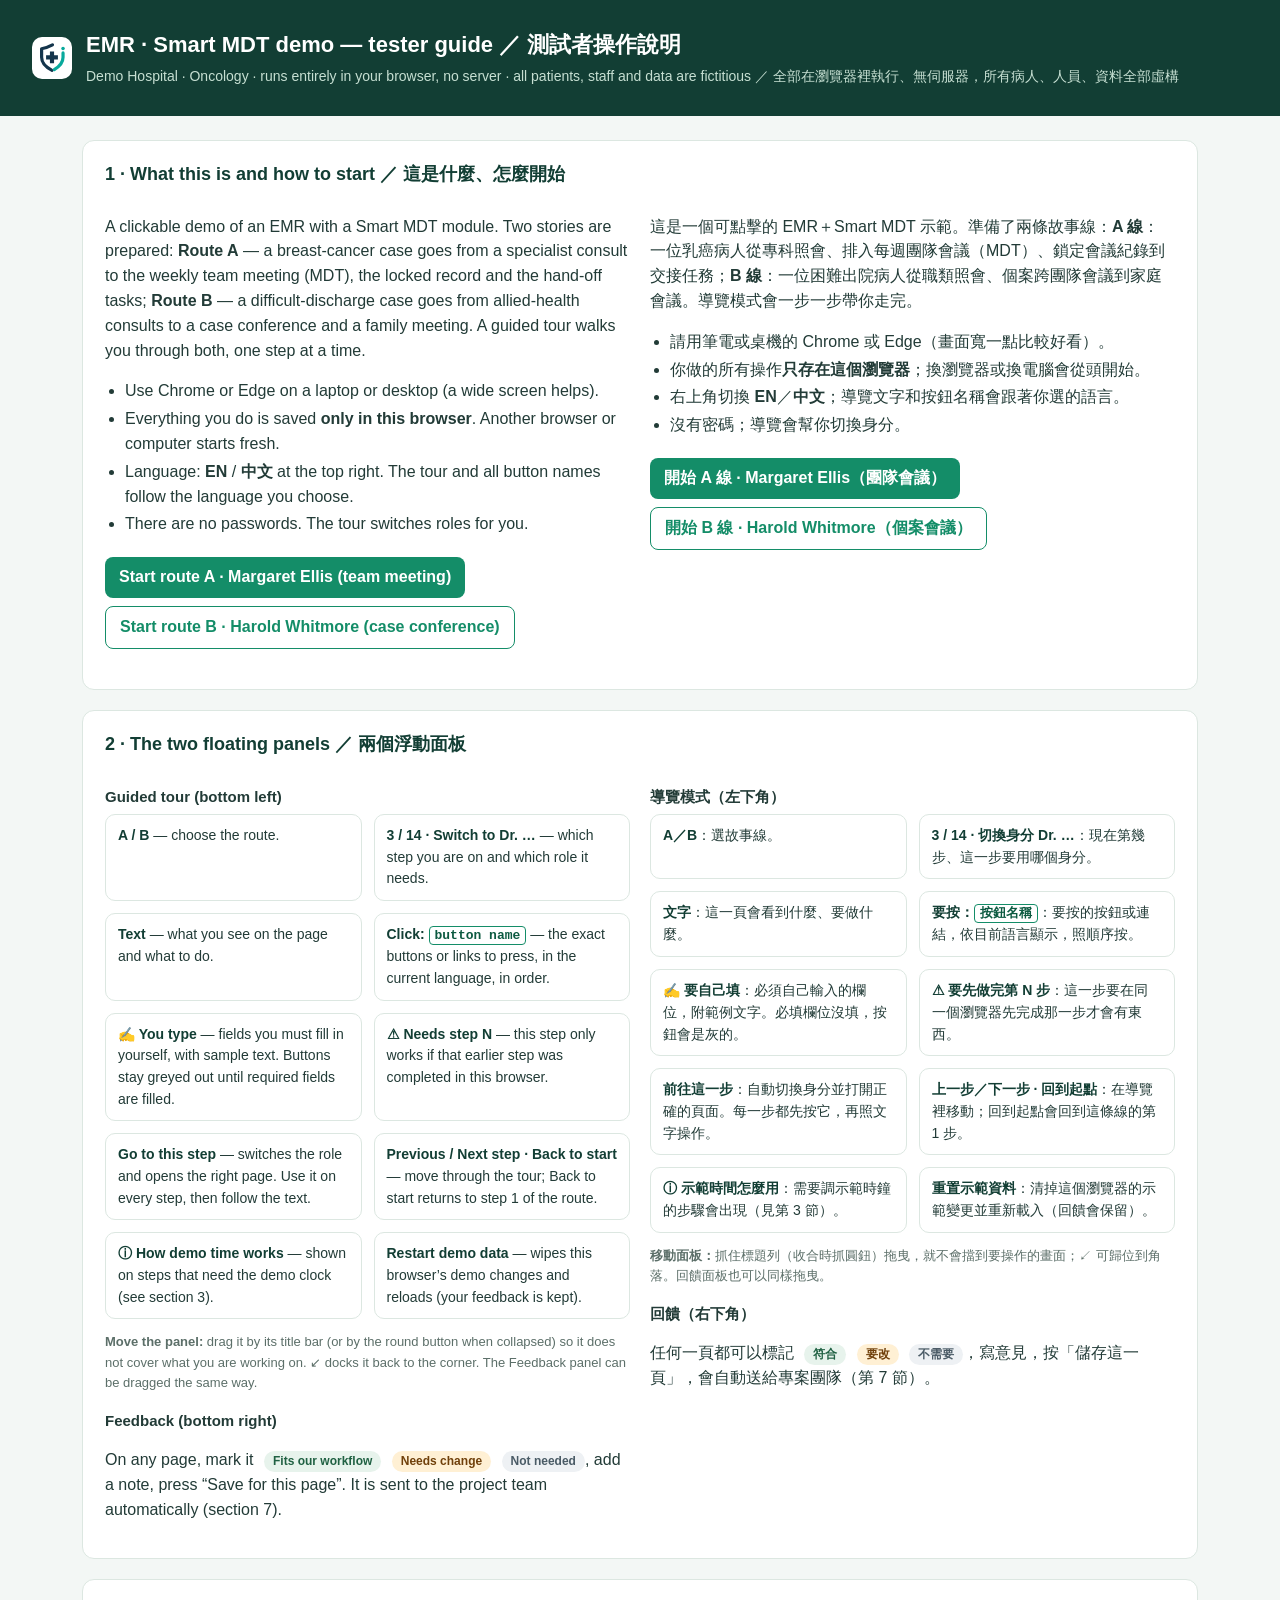
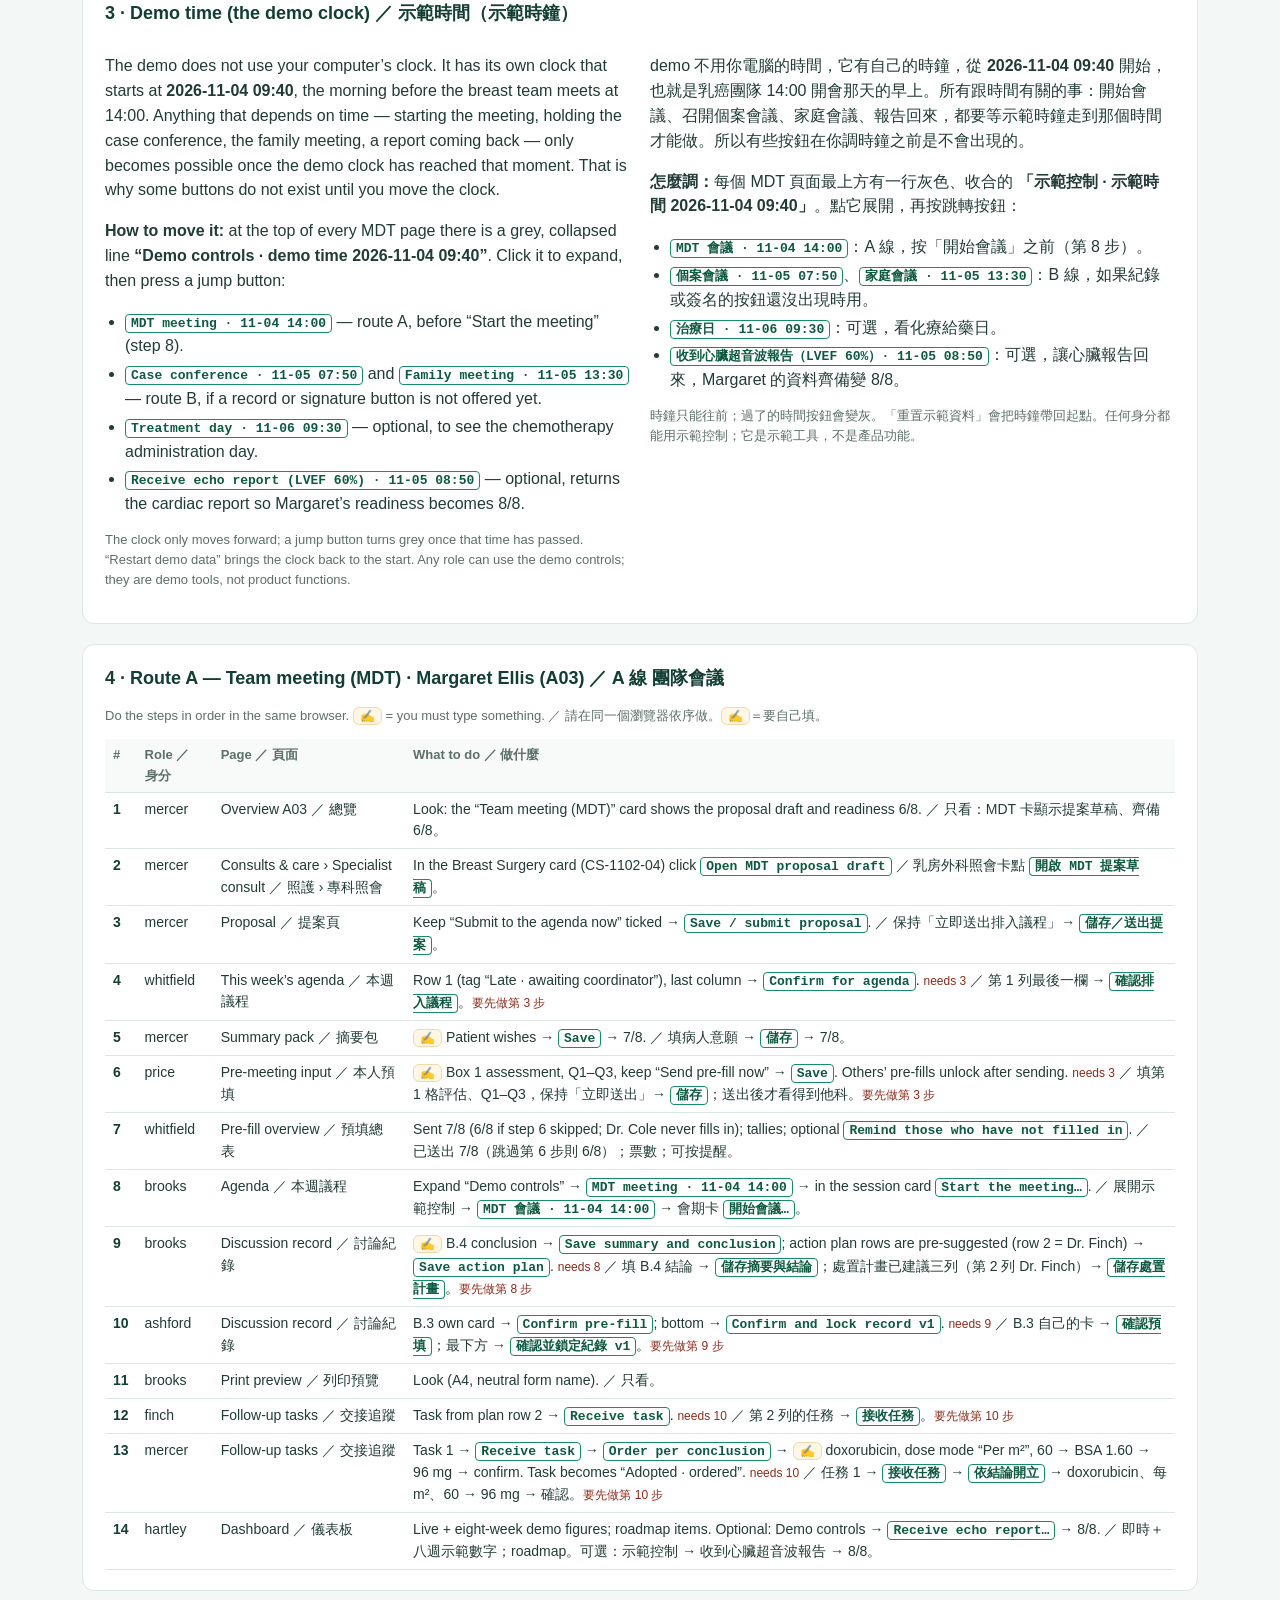
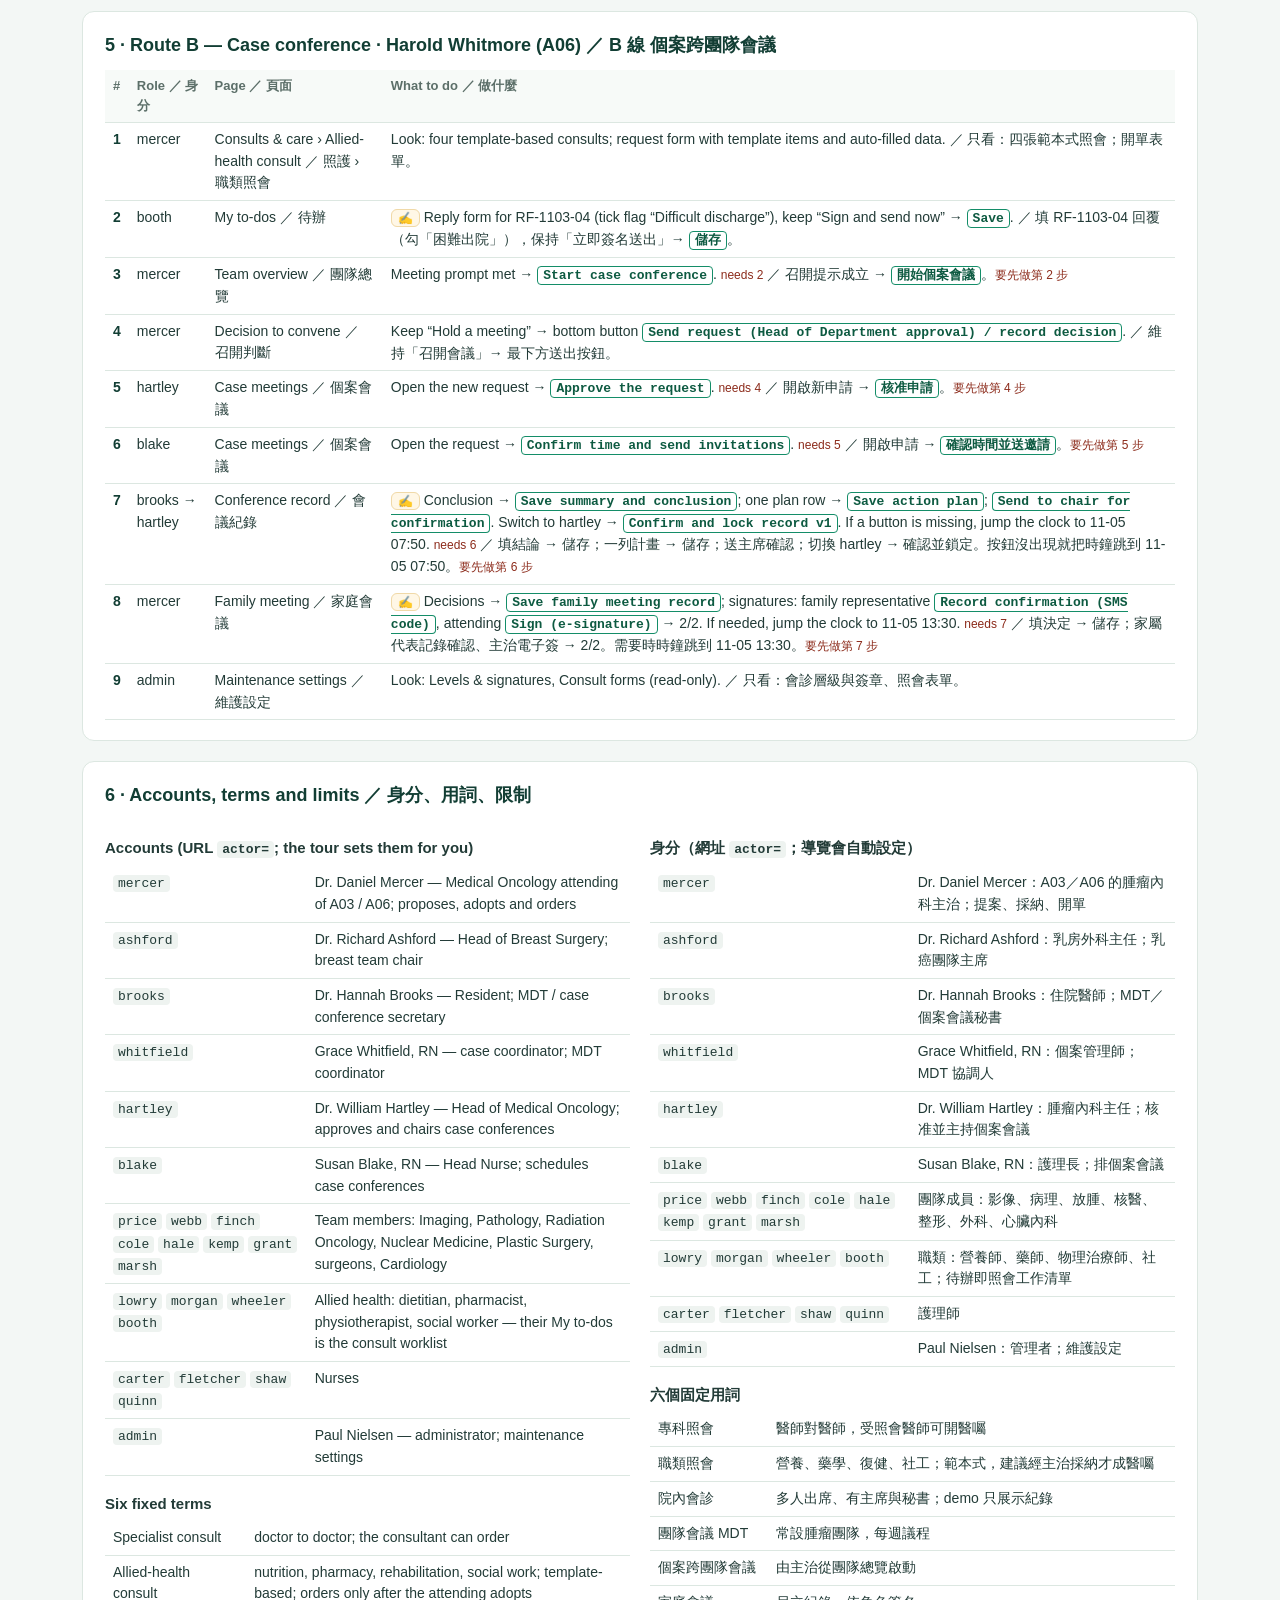
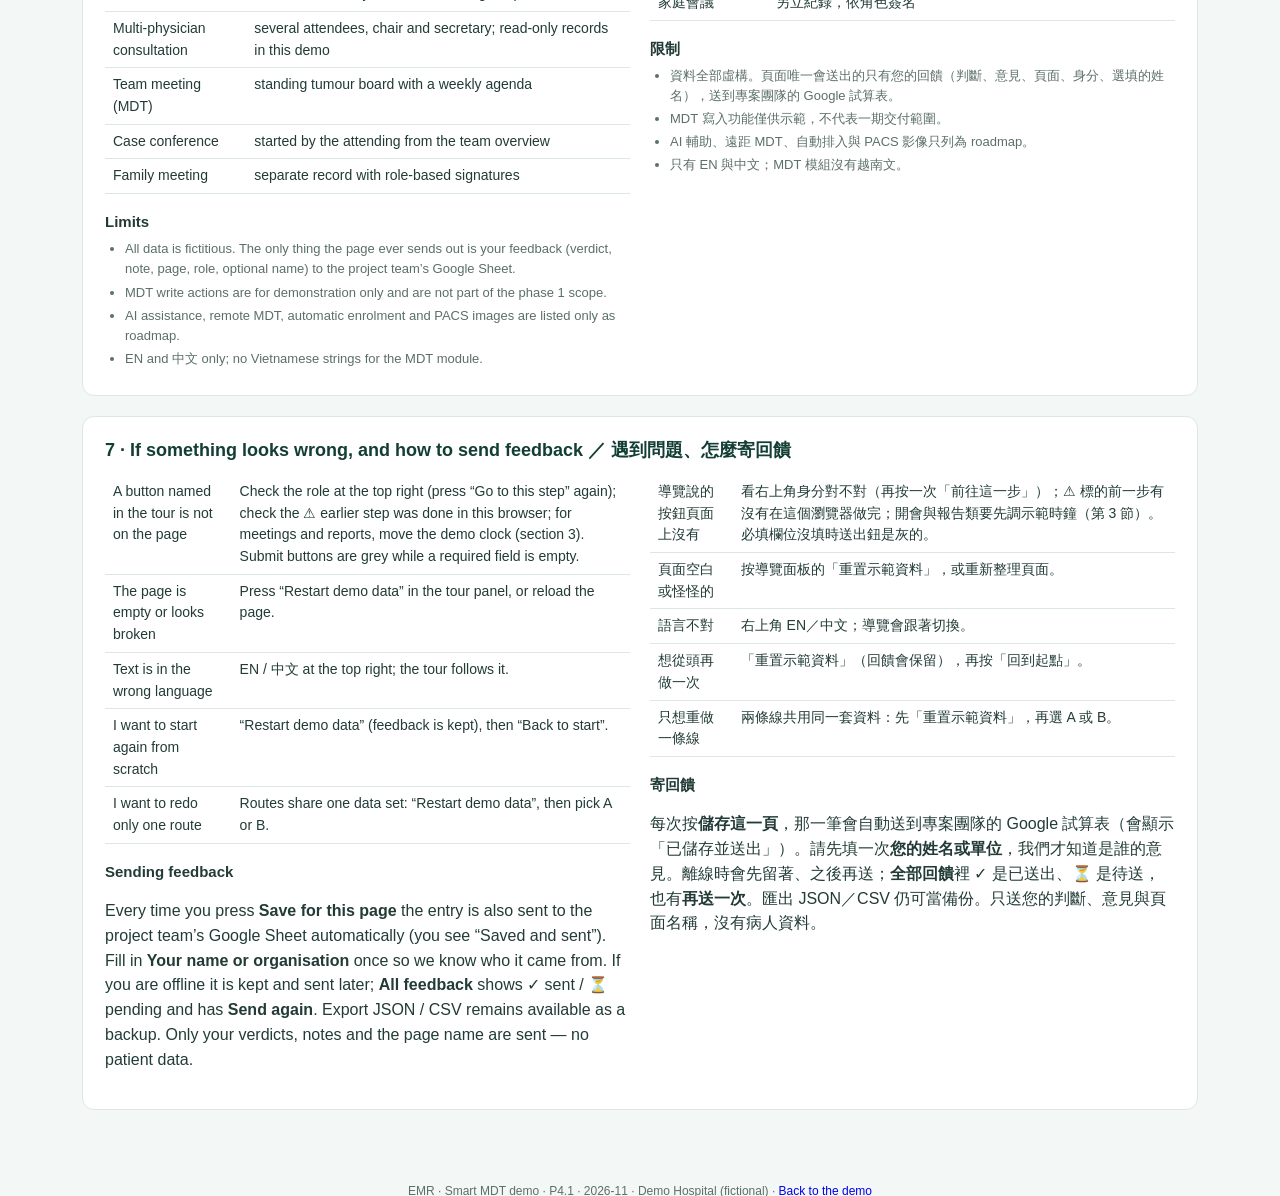
==== commit e017e072: "Feedback: optional send to Google Sheet via Apps Script endpoint (off until URL set), tester name fi" ====
--- a/guide.html
+++ b/guide.html
@@ -53,7 +53,7 @@
 <div><b>Restart demo data</b> — wipes this browser’s demo changes and reloads (your feedback is kept).</div>
 </div>
 <p class="note"><b>Move the panel:</b> drag it by its title bar (or by the round button when collapsed) so it does not cover what you are working on. ↙ docks it back to the corner. The Feedback panel can be dragged the same way.</p>
-<h3>Feedback (bottom right)</h3><p>On any page, mark it <span class="pill">Fits our workflow</span> <span class="pill warn">Needs change</span> <span class="pill muted">Not needed</span>, add a note, press “Save for this page”. See section 7 for sending it back.</p>
+<h3>Feedback (bottom right)</h3><p>On any page, mark it <span class="pill">Fits our workflow</span> <span class="pill warn">Needs change</span> <span class="pill muted">Not needed</span>, add a note, press “Save for this page”. It is sent to the project team automatically (section 7).</p>
 </div><div class="zh">
 <h3>導覽模式（左下角）</h3>
 <div class="panel">
@@ -69,7 +69,7 @@
 <div><b>重置示範資料</b>：清掉這個瀏覽器的示範變更並重新載入（回饋會保留）。</div>
 </div>
 <p class="note"><b>移動面板：</b>抓住標題列（收合時抓圓鈕）拖曳，就不會擋到要操作的畫面；↙ 可歸位到角落。回饋面板也可以同樣拖曳。</p>
-<h3>回饋（右下角）</h3><p>任何一頁都可以標記 <span class="pill">符合</span> <span class="pill warn">要改</span> <span class="pill muted">不需要</span>，寫意見，按「儲存這一頁」。怎麼寄回見第 7 節。</p>
+<h3>回饋（右下角）</h3><p>任何一頁都可以標記 <span class="pill">符合</span> <span class="pill warn">要改</span> <span class="pill muted">不需要</span>，寫意見，按「儲存這一頁」，會自動送給專案團隊（第 7 節）。</p>
 </div></div></section>
 
 <section><h2>3 · Demo time (the demo clock) ／ 示範時間（示範時鐘）</h2>
@@ -132,7 +132,7 @@
 <tr><td><code>carter</code> <code>fletcher</code> <code>shaw</code> <code>quinn</code></td><td>Nurses</td></tr>
 <tr><td><code>admin</code></td><td>Paul Nielsen — administrator; maintenance settings</td></tr></tbody></table>
 <h3>Six fixed terms</h3><table><tbody><tr><td>Specialist consult</td><td>doctor to doctor; the consultant can order</td></tr><tr><td>Allied-health consult</td><td>nutrition, pharmacy, rehabilitation, social work; template-based; orders only after the attending adopts</td></tr><tr><td>Multi-physician consultation</td><td>several attendees, chair and secretary; read-only records in this demo</td></tr><tr><td>Team meeting (MDT)</td><td>standing tumour board with a weekly agenda</td></tr><tr><td>Case conference</td><td>started by the attending from the team overview</td></tr><tr><td>Family meeting</td><td>separate record with role-based signatures</td></tr></tbody></table>
-<h3>Limits</h3><ul class="note"><li>All data is fictitious; nothing is sent anywhere (no network calls).</li><li>MDT write actions are for demonstration only and are not part of the phase 1 scope.</li><li>AI assistance, remote MDT, automatic enrolment and PACS images are listed only as roadmap.</li><li>EN and 中文 only; no Vietnamese strings for the MDT module.</li></ul>
+<h3>Limits</h3><ul class="note"><li>All data is fictitious. The only thing the page ever sends out is your feedback (verdict, note, page, role, optional name) to the project team’s Google Sheet.</li><li>MDT write actions are for demonstration only and are not part of the phase 1 scope.</li><li>AI assistance, remote MDT, automatic enrolment and PACS images are listed only as roadmap.</li><li>EN and 中文 only; no Vietnamese strings for the MDT module.</li></ul>
 </div><div class="zh">
 <h3>身分（網址 <code>actor=</code>；導覽會自動設定）</h3>
 <table><tbody>
@@ -147,7 +147,7 @@
 <tr><td><code>carter</code> <code>fletcher</code> <code>shaw</code> <code>quinn</code></td><td>護理師</td></tr>
 <tr><td><code>admin</code></td><td>Paul Nielsen：管理者；維護設定</td></tr></tbody></table>
 <h3>六個固定用詞</h3><table><tbody><tr><td>專科照會</td><td>醫師對醫師，受照會醫師可開醫囑</td></tr><tr><td>職類照會</td><td>營養、藥學、復健、社工；範本式，建議經主治採納才成醫囑</td></tr><tr><td>院內會診</td><td>多人出席、有主席與秘書；demo 只展示紀錄</td></tr><tr><td>團隊會議 MDT</td><td>常設腫瘤團隊，每週議程</td></tr><tr><td>個案跨團隊會議</td><td>由主治從團隊總覽啟動</td></tr><tr><td>家庭會議</td><td>另立紀錄，依角色簽名</td></tr></tbody></table>
-<h3>限制</h3><ul class="note"><li>資料全部虛構；不對外傳送任何資料（沒有網路呼叫）。</li><li>MDT 寫入功能僅供示範，不代表一期交付範圍。</li><li>AI 輔助、遠距 MDT、自動排入與 PACS 影像只列為 roadmap。</li><li>只有 EN 與中文；MDT 模組沒有越南文。</li></ul>
+<h3>限制</h3><ul class="note"><li>資料全部虛構。頁面唯一會送出的只有您的回饋（判斷、意見、頁面、身分、選填的姓名），送到專案團隊的 Google 試算表。</li><li>MDT 寫入功能僅供示範，不代表一期交付範圍。</li><li>AI 輔助、遠距 MDT、自動排入與 PACS 影像只列為 roadmap。</li><li>只有 EN 與中文；MDT 模組沒有越南文。</li></ul>
 </div></div></section>
 
 <section><h2>7 · If something looks wrong, and how to send feedback ／ 遇到問題、怎麼寄回饋</h2>
@@ -158,7 +158,7 @@
 <tr><td>Text is in the wrong language</td><td>EN / 中文 at the top right; the tour follows it.</td></tr>
 <tr><td>I want to start again from scratch</td><td>“Restart demo data” (feedback is kept), then “Back to start”.</td></tr>
 <tr><td>I want to redo only one route</td><td>Routes share one data set: “Restart demo data”, then pick A or B.</td></tr></tbody></table>
-<h3>Sending feedback</h3><p>Open the Feedback panel → <b>All feedback</b> → <b>Export JSON</b> or <b>Export CSV</b> (or <b>Copy as text</b>) and send us the file or text. It contains only your verdicts and notes — no patient data.</p>
+<h3>Sending feedback</h3><p>Every time you press <b>Save for this page</b> the entry is also sent to the project team’s Google Sheet automatically (you see “Saved and sent”). Fill in <b>Your name or organisation</b> once so we know who it came from. If you are offline it is kept and sent later; <b>All feedback</b> shows ✓ sent / ⏳ pending and has <b>Send again</b>. Export JSON / CSV remains available as a backup. Only your verdicts, notes and the page name are sent — no patient data.</p>
 </div><div class="zh">
 <table><tbody>
 <tr><td>導覽說的按鈕頁面上沒有</td><td>看右上角身分對不對（再按一次「前往這一步」）；⚠ 標的前一步有沒有在這個瀏覽器做完；開會與報告類要先調示範時鐘（第 3 節）。必填欄位沒填時送出鈕是灰的。</td></tr>
@@ -166,7 +166,7 @@
 <tr><td>語言不對</td><td>右上角 EN／中文；導覽會跟著切換。</td></tr>
 <tr><td>想從頭再做一次</td><td>「重置示範資料」（回饋會保留），再按「回到起點」。</td></tr>
 <tr><td>只想重做一條線</td><td>兩條線共用同一套資料：先「重置示範資料」，再選 A 或 B。</td></tr></tbody></table>
-<h3>寄回饋</h3><p>打開回饋面板 → <b>全部回饋</b> → <b>匯出 JSON</b> 或 <b>匯出 CSV</b>（或<b>複製文字</b>），把檔案或文字寄給我們。裡面只有您的判斷與意見，沒有病人資料。</p>
+<h3>寄回饋</h3><p>每次按<b>儲存這一頁</b>，那一筆會自動送到專案團隊的 Google 試算表（會顯示「已儲存並送出」）。請先填一次<b>您的姓名或單位</b>，我們才知道是誰的意見。離線時會先留著、之後再送；<b>全部回饋</b>裡 ✓ 是已送出、⏳ 是待送，也有<b>再送一次</b>。匯出 JSON／CSV 仍可當備份。只送您的判斷、意見與頁面名稱，沒有病人資料。</p>
 </div></div></section>
 </main>
 <footer>EMR · Smart MDT demo · P4.1 · 2026-11 · Demo Hospital (fictional) · <a href="index.html">Back to the demo</a></footer>
